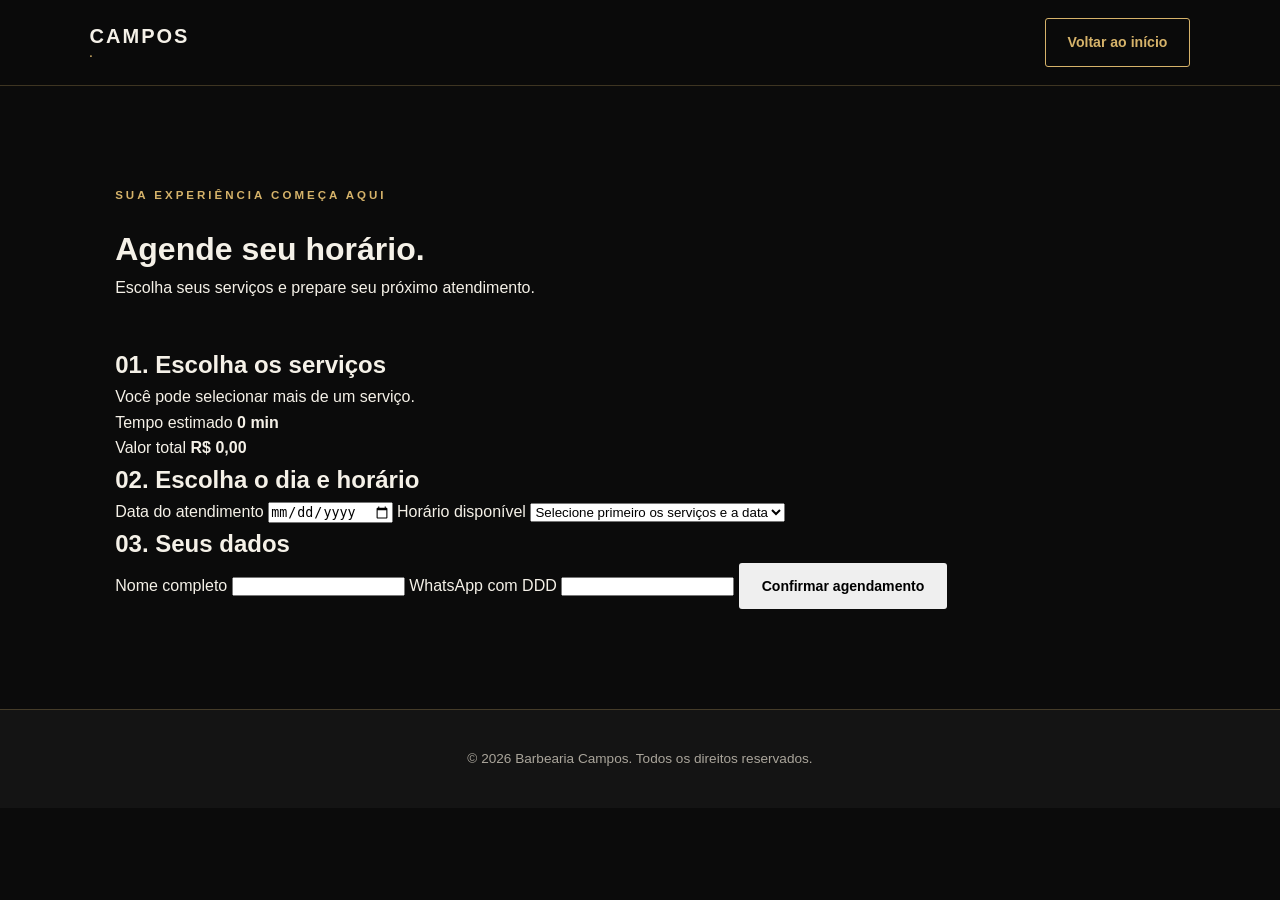
==== agendamento.html @ 6e8e35fa "Create agendamento.html" ====
<!DOCTYPE html>
<html lang="pt-BR">
<head>
  <meta charset="UTF-8">
  <meta name="viewport" content="width=device-width, initial-scale=1.0">
  <meta name="theme-color" content="#101010">
  <title>Agendamento | Barbearia Campos</title>
  <link rel="stylesheet" href="style.css">
  <script src="agendamento.js" defer></script>
</head>
<body>
  <header class="header">
    <a class="logo" href="index.html">CAMPOS<span>.</span></a>
    <a class="btn btn-outline" href="index.html">Voltar ao início</a>
  </header>

  <main class="section">
    <div class="section-heading">
      <p class="eyebrow">SUA EXPERIÊNCIA COMEÇA AQUI</p>
      <h1>Agende seu horário<span>.</span></h1>
      <p>Escolha seus serviços e prepare seu próximo atendimento.</p>
    </div>

    <form id="booking-form" class="booking-form">
      <h2>01. Escolha os serviços</h2>
      <p class="form-help">Você pode selecionar mais de um serviço.</p>

      <div id="service-list" class="service-list"></div>

      <div class="booking-total">
        <div>
          <span>Tempo estimado</span>
          <strong id="total-duration">0 min</strong>
        </div>
        <div>
          <span>Valor total</span>
          <strong id="total-price">R$ 0,00</strong>
        </div>
      </div>

      <h2>02. Escolha o dia e horário</h2>

      <label for="booking-date">Data do atendimento</label>
      <input type="date" id="booking-date" required>

      <label for="booking-time">Horário disponível</label>
      <select id="booking-time" required>
        <option value="">Selecione primeiro os serviços e a data</option>
      </select>

      <h2>03. Seus dados</h2>

      <label for="customer-name">Nome completo</label>
      <input id="customer-name" type="text"
             autocomplete="name" maxlength="100" required>

      <label for="customer-phone">WhatsApp com DDD</label>
      <input id="customer-phone" type="tel"
             autocomplete="tel" maxlength="20" required>

      <button class="btn" type="submit">
        Confirmar agendamento
      </button>

      <p id="booking-message" role="status" aria-live="polite"></p>
    </form>
  </main>

  <footer class="footer">
    <p>© 2026 Barbearia Campos. Todos os direitos reservados.</p>
  </footer>
</body>
</html>
---- style.css ----
/* ========================================
   BARBEARIA CAMPOS
   Identidade visual: preto e dourado
======================================== */

/* 1. CONFIGURAÇÕES GERAIS */

:root {
    --bg: #0b0b0b;
    --surface: #141414;
    --surface-light: #1b1b1b;
    --gold: #d6b36a;
    --gold-light: #f0d99f;
    --text: #f5f1e8;
    --muted: #aaa59b;
    --border: rgba(214, 179, 106, 0.25);
}

* {
    margin: 0;
    padding: 0;
    box-sizing: border-box;
}

html {
    scroll-behavior: smooth;
    scroll-padding-top: 100px;
}

body {
    background: var(--bg);
    color: var(--text);
    font-family: Arial, Helvetica, sans-serif;
    line-height: 1.6;
    overflow-wrap: break-word;
}

img {
    display: block;
    width: 100%;
    max-width: 100%;
}

a {
    color: inherit;
    text-decoration: none;
}

button,
a {
    -webkit-tap-highlight-color: transparent;
}

a:focus-visible,
button:focus-visible {
    outline: 2px solid var(--gold-light);
    outline-offset: 4px;
}

section {
    scroll-margin-top: 90px;
}

::selection {
    background: var(--gold);
    color: var(--bg);
}

/* 2. CABEÇALHO */

.header {
    width: 100%;
    min-height: 82px;
    padding: 18px 7%;
    display: flex;
    align-items: center;
    justify-content: space-between;
    gap: 28px;
    background: rgba(11, 11, 11, 0.96);
    border-bottom: 1px solid var(--border);
    position: sticky;
    top: 0;
    z-index: 100;
}

.logo {
    display: inline-flex;
    flex-direction: column;
    align-items: flex-start;
    font-size: 1.25rem;
    font-weight: 800;
    letter-spacing: 2px;
    line-height: 1.2;
    flex-shrink: 0;
}

.logo span {
    color: var(--gold);
    font-size: 0.65rem;
    letter-spacing: 4px;
}

.nav {
    display: flex;
    align-items: center;
    gap: 25px;
}

.nav a {
    color: var(--muted);
    font-size: 0.88rem;
    transition: color 0.2s ease;
}

.nav a:hover {
    color: var(--gold);
}

.menu-toggle {
    display: none;
    border: 1px solid var(--border);
    background: transparent;
    color: var(--gold);
    font-size: 1.6rem;
    padding: 4px 12px;
    border-radius: 4px;
    cursor: pointer;
}

/* 3. BOTÕES */

.btn {
    min-height: 46px;
    padding: 12px 22px;
    display: inline-flex;
    justify-content: center;
    align-items: center;
    text-align: center;
    gap: 8px;
    font-size: 0.88rem;
    font-weight: 700;
    border: 1px solid transparent;
    border-radius: 3px;
    transition:
        background 0.2s ease,
        color 0.2s ease,
        border-color 0.2s ease;
}

.btn-gold {
    background: var(--gold);
    color: #111;
}

.btn-gold:hover {
    background: var(--gold-light);
}

.btn-outline {
    border-color: var(--gold);
    color: var(--gold);
}

.btn-outline:hover {
    background: var(--gold);
    color: #111;
}

.text-link {
    color: var(--gold);
    font-size: 0.9rem;
    font-weight: 700;
}

.text-link:hover {
    color: var(--gold-light);
}

/* 4. APRESENTAÇÃO PRINCIPAL */

.hero {
    position: relative;
    min-height: 590px;
    padding: 100px 9% 110px;
    display: flex;
    align-items: center;
    overflow: hidden;
    isolation: isolate;
    background:
        linear-gradient(
            90deg,
            rgba(8, 8, 8, 0.98) 0%,
            rgba(8, 8, 8, 0.88) 48%,
            rgba(8, 8, 8, 0.48) 100%
        ),
        url("https://images.unsplash.com/photo-1503951914875-452162b0f3f1?auto=format&fit=crop&w=1800&q=85")
        center 45% / cover no-repeat;
}

.hero-content {
    width: 100%;
    max-width: 680px;
    position: relative;
    z-index: 2;
}

.eyebrow {
    margin-bottom: 20px;
    color: var(--gold);
    font-size: 0.72rem;
    font-weight: 700;
    letter-spacing: 3px;
    text-transform: uppercase;
}

.hero h1 {
    font-size: clamp(3rem, 6.5vw, 5.8rem);
    line-height: 1.04;
    letter-spacing: -2px;
    margin-bottom: 25px;
}

.hero h1 span,
.section-heading h2 span,
.booking h2 span {
    color: var(--gold);
}

.hero-description {
    max-width: 440px;
    margin-bottom: 30px;
    color: #d0cbc1;
    font-size: 1.05rem;
}

.hero-actions {
    display: flex;
    align-items: center;
    flex-wrap: wrap;
    gap: 24px;
}

.hero-decoration {
    position: absolute;
    z-index: -1;
    right: 10%;
    top: 50%;
    transform: translateY(-50%);
    width: clamp(190px, 28vw, 360px);
    aspect-ratio: 1;
    border: 1px solid rgba(214, 179, 106, 0.3);
    border-radius: 50%;
    display: grid;
    place-items: center;
}

.hero-decoration::before {
    content: "";
    position: absolute;
    inset: 15px;
    border: 1px solid rgba(214, 179, 106, 0.2);
    border-radius: 50%;
}

.hero-decoration span {
    color: rgba(214, 179, 106, 0.3);
    font-family: Georgia, serif;
    font-size: clamp(4rem, 10vw, 9rem);
}

.hero-caption {
    position: absolute;
    bottom: 25px;
    right: 7%;
    color: var(--gold);
    font-size: 0.65rem;
    letter-spacing: 3px;
}

/* 5. SEÇÕES GERAIS */

.section {
    padding: 100px 9%;
}

.section-heading {
    margin-bottom: 45px;
}

.section-heading h2,
.booking h2 {
    font-family: Georgia, "Times New Roman", serif;
    font-size: clamp(2.1rem, 4.5vw, 3.5rem);
    line-height: 1.15;
    font-weight: 400;
}

.about {
    display: grid;
    grid-template-columns: 1fr 0.8fr;
    align-items: center;
    gap: 65px;
    background: var(--surface);
}

.about-content p {
    margin-bottom: 25px;
    color: var(--muted);
    font-size: 1.05rem;
}

/* 6. SERVIÇOS */

.services {
    background: var(--bg);
}

.service-grid {
    display: grid;
    grid-template-columns: repeat(3, minmax(0, 1fr));
    gap: 22px;
}

.service-card {
    min-width: 0;
    padding: 32px 26px;
    background: var(--surface);
    border: 1px solid #29251d;
    transition:
        transform 0.2s ease,
        border-color 0.2s ease;
}

.service-card:hover {
    transform: translateY(-5px);
    border-color: var(--gold);
}

.service-number {
    display: block;
    margin-bottom: 28px;
    color: var(--gold);
    font-family: Georgia, serif;
    font-size: 1.5rem;
}

.service-card h3 {
    margin-bottom: 12px;
    font-size: 1.2rem;
}

.service-card p:not(.service-price) {
    min-height: 76px;
    color: var(--muted);
    font-size: 0.9rem;
}

.service-price {
    margin-top: 24px;
    padding-top: 18px;
    border-top: 1px solid var(--border);
    color: var(--gold);
    font-size: 1.3rem;
    font-weight: 700;
}

.section-note {
    margin-top: 25px;
    color: var(--muted);
    font-size: 0.82rem;
}

/* 7. GALERIA */

.gallery {
    background: var(--surface);
}

.gallery-grid {
    display: grid;
    grid-template-columns: 1.4fr 1fr;
    grid-template-rows: repeat(2, minmax(180px, 250px));
    gap: 16px;
}

.gallery-item {
    min-width: 0;
    overflow: hidden;
    background: var(--surface-light);
}

.gallery-large {
    grid-row: span 2;
}

.gallery-item img {
    width: 100%;
    height: 100%;
    min-height: 0;
    object-fit: cover;
    transition: transform 0.4s ease;
}

.gallery-item:hover img {
    transform: scale(1.04);
}

/* 8. AGENDAMENTO */

.booking {
    padding: 100px 9%;
    text-align: center;
    background:
        linear-gradient(rgba(8, 8, 8, 0.91), rgba(8, 8, 8, 0.94)),
        url("https://images.unsplash.com/photo-1621605815971-fbc98d665033?auto=format&fit=crop&w=1600&q=80")
        center / cover no-repeat;
}

.booking h2 {
    margin-bottom: 22px;
}

.booking > p:not(.eyebrow) {
    margin-bottom: 30px;
    color: var(--muted);
}

.booking .btn {
    max-width: 100%;
}

/* 9. CONTATO E LOCALIZAÇÃO */

.contact {
    background: var(--bg);
}

.contact-grid {
    display: grid;
    grid-template-columns: repeat(3, minmax(0, 1fr));
    gap: 35px;
    margin-bottom: 35px;
}

.contact-grid > div {
    min-width: 0;
}

.contact-grid h3 {
    margin-bottom: 12px;
    color: var(--gold);
    font-size: 1rem;
}

.contact-grid p {
    color: var(--muted);
    font-size: 0.9rem;
    overflow-wrap: anywhere;
}

.contact-grid .text-link {
    display: inline-block;
    margin-top: 8px;
}

/* 10. RODAPÉ */

.footer {
    padding: 38px 9%;
    text-align: center;
    background: var(--surface);
    border-top: 1px solid var(--border);
}

.footer .logo {
    align-items: center;
    margin-bottom: 18px;
}

.footer > p {
    color: var(--muted);
    font-size: 0.85rem;
}

.footer .copyright {
    margin-top: 18px;
    font-size: 0.75rem;
}

/* 11. TABLETS E TELAS MÉDIAS */

@media (max-width: 1050px) {
    .header {
        padding-left: 5%;
        padding-right: 5%;
        gap: 16px;
    }

    .nav {
        gap: 14px;
    }

    .nav a {
        font-size: 0.8rem;
    }

    .header > .btn {
        padding: 10px 14px;
        font-size: 0.8rem;
    }

    .section {
        padding: 80px 6%;
    }

    .hero {
        padding-left: 7%;
        padding-right: 7%;
    }

    .about {
        gap: 35px;
    }

    .service-card {
        padding: 25px 20px;
    }
}

/* 12. CELULARES */

@media (max-width: 760px) {
    html {
        scroll-padding-top: 78px;
    }

    .header {
        min-height: 72px;
        padding: 14px 5%;
        gap: 12px;
    }

    .logo {
        font-size: 1.05rem;
        letter-spacing: 1.5px;
    }

    .logo span {
        font-size: 0.58rem;
        letter-spacing: 3px;
    }

    .header > .btn {
        display: none;
    }

    .menu-toggle {
        display: inline-flex;
        align-items: center;
        justify-content: center;
        min-width: 44px;
        min-height: 44px;
    }

    .nav {
        display: none;
        position: absolute;
        top: 100%;
        left: 0;
        right: 0;
        padding: 12px 5% 20px;
        flex-direction: column;
        align-items: stretch;
        gap: 0;
        background: #101010;
        border-bottom: 1px solid var(--border);
    }

    .nav.open {
        display: flex;
    }

    .nav a {
        padding: 13px 4px;
        border-bottom: 1px solid rgba(255, 255, 255, 0.06);
        font-size: 0.95rem;
    }

    .hero {
        min-height: 600px;
        padding: 85px 7% 100px;
        background-position: 58% center;
    }

    .hero-content {
        max-width: 100%;
    }

    .hero h1 {
        font-size: clamp(2.8rem, 12vw, 4.5rem);
        letter-spacing: -1.5px;
    }

    .hero-description {
        max-width: 350px;
        font-size: 0.95rem;
    }

    .hero-decoration {
        width: 210px;
        right: -70px;
        top: 65%;
        opacity: 0.6;
    }

    .hero-caption {
        left: 7%;
        right: auto;
        font-size: 0.58rem;
        letter-spacing: 2px;
    }

    .section {
        padding: 70px 7%;
    }

    .section-heading {
        margin-bottom: 32px;
    }

    .about {
        grid-template-columns: 1fr;
        gap: 8px;
    }

    .service-grid {
        grid-template-columns: 1fr;
        gap: 15px;
    }

    .service-card {
        padding: 25px;
    }

    .service-number {
        margin-bottom: 14px;
    }

    .service-card p:not(.service-price) {
        min-height: 0;
    }

    .service-price {
        margin-top: 18px;
    }

    .gallery-grid {
        grid-template-columns: 1fr 1fr;
        grid-template-rows: 230px 155px;
        gap: 10px;
    }

    .gallery-large {
        grid-column: 1 / -1;
        grid-row: auto;
    }

    .booking {
        padding: 75px 7%;
    }

    .contact-grid {
        grid-template-columns: 1fr;
        gap: 25px;
    }

    .footer {
        padding: 35px 7%;
    }
}

/* 13. CELULARES PEQUENOS */

@media (max-width: 380px) {
    .header {
        padding-left: 4%;
        padding-right: 4%;
    }

    .logo {
        font-size: 0.92rem;
    }

    .logo span {
        font-size: 0.52rem;
        letter-spacing: 2.5px;
    }

    .hero {
        padding-left: 6%;
        padding-right: 6%;
    }

    .hero h1 {
        font-size: 2.65rem;
    }

    .hero-actions {
        align-items: flex-start;
        flex-direction: column;
        gap: 18px;
    }

    .hero-actions .btn {
        width: 100%;
    }

    .gallery-grid {
        grid-template-rows: 190px 130px;
    }
}

/* 14. ACESSIBILIDADE: REDUZIR ANIMAÇÕES */

@media (prefers-reduced-motion: reduce) {
    *,
    *::before,
    *::after {
        scroll-behavior: auto !important;
        transition-duration: 0.01ms !important;
        animation-duration: 0.01ms !important;
    }
}
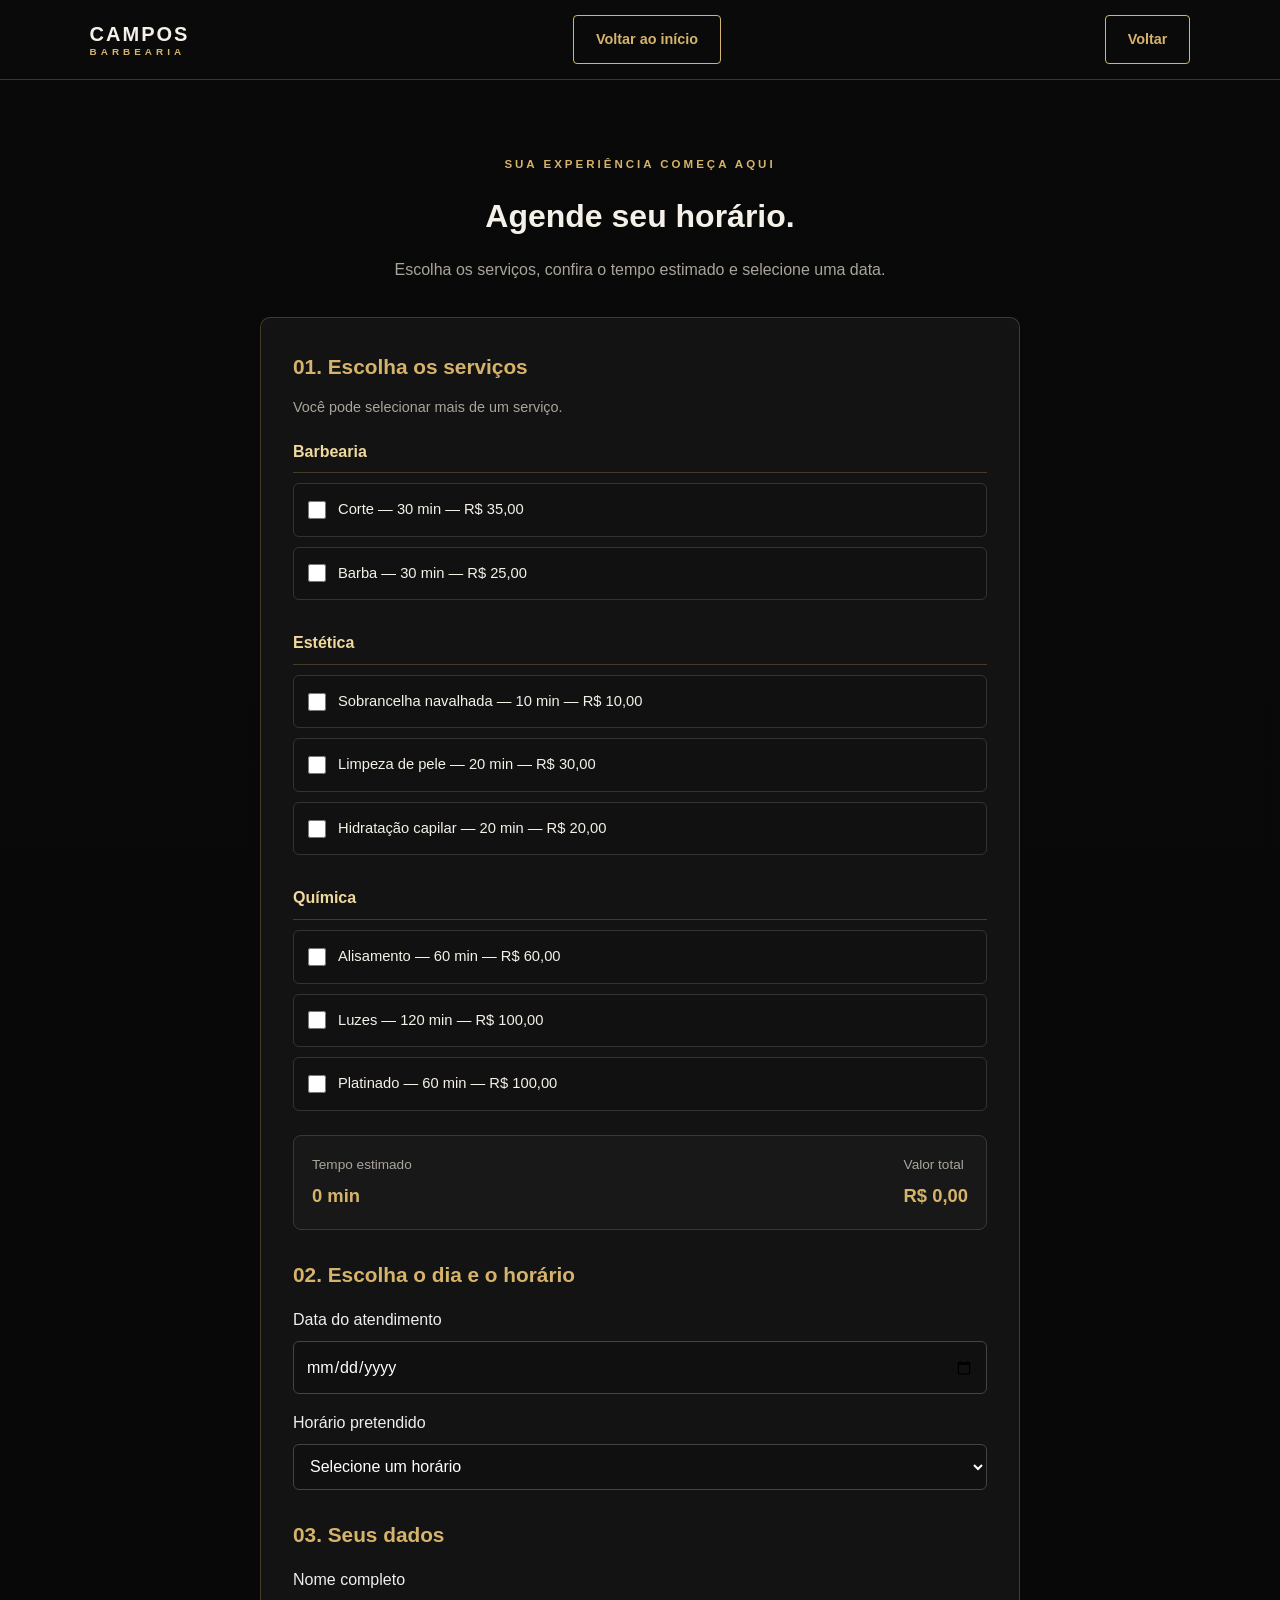
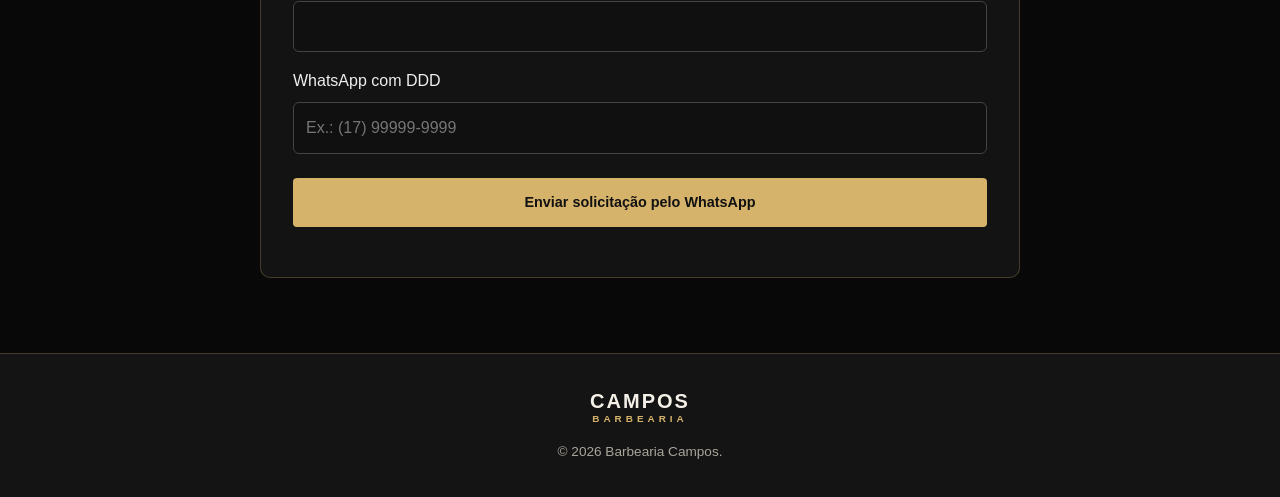
==== commit 58142163: "Update agendamento.html" ====
--- a/agendamento.html
+++ b/agendamento.html
@@ -1,73 +1,103 @@
+
 <!DOCTYPE html>
 <html lang="pt-BR">
 <head>
-  <meta charset="UTF-8">
-  <meta name="viewport" content="width=device-width, initial-scale=1.0">
-  <meta name="theme-color" content="#101010">
-  <title>Agendamento | Barbearia Campos</title>
-  <link rel="stylesheet" href="style.css">
-  <script src="agendamento.js" defer></script>
+    <meta charset="UTF-8">
+    <meta name="viewport" content="width=device-width, initial-scale=1.0">
+    <meta name="theme-color" content="#101010">
+    <meta name="description" content="Escolha seus serviços e solicite um horário na Barbearia Campos.">
+
+    <title>Agendamento | Barbearia Campos</title>
+
+    <link rel="stylesheet" href="style.css">
+    <script src="agendamento.js" defer></script>
 </head>
-<body>
-  <header class="header">
-    <a class="logo" href="index.html">CAMPOS<span>.</span></a>
-    <a class="btn btn-outline" href="index.html">Voltar ao início</a>
-  </header>
+<body class="booking-page-body">
+    <header class="header">
+        <a class="logo" href="index.html" aria-label="Voltar à página inicial">
+            CAMPOS<span>BARBEARIA</span>
+        </a>
 
-  <main class="section">
-    <div class="section-heading">
-      <p class="eyebrow">SUA EXPERIÊNCIA COMEÇA AQUI</p>
-      <h1>Agende seu horário<span>.</span></h1>
-      <p>Escolha seus serviços e prepare seu próximo atendimento.</p>
-    </div>
+        <div class="header-actions">
+            <a class="btn btn-outline" href="index.html">Voltar ao início</a>
+        </div>
 
-    <form id="booking-form" class="booking-form">
-      <h2>01. Escolha os serviços</h2>
-      <p class="form-help">Você pode selecionar mais de um serviço.</p>
+        <a class="btn btn-outline" href="index.html">Voltar</a>
+    </header>
 
-      <div id="service-list" class="service-list"></div>
+    <main class="booking-page">
+        <div class="section-heading">
+            <p class="eyebrow">SUA EXPERIÊNCIA COMEÇA AQUI</p>
+            <h1>Agende seu <span>horário.</span></h1>
+            <p>Escolha os serviços, confira o tempo estimado e selecione uma data.</p>
+        </div>
 
-      <div class="booking-total">
-        <div>
-          <span>Tempo estimado</span>
-          <strong id="total-duration">0 min</strong>
-        </div>
-        <div>
-          <span>Valor total</span>
-          <strong id="total-price">R$ 0,00</strong>
-        </div>
-      </div>
+        <form id="booking-form" class="booking-form">
+            <h2>01. Escolha os serviços</h2>
+            <p class="form-help">Você pode selecionar mais de um serviço.</p>
 
-      <h2>02. Escolha o dia e horário</h2>
+            <div id="service-list" class="service-list"></div>
 
-      <label for="booking-date">Data do atendimento</label>
-      <input type="date" id="booking-date" required>
+            <div class="booking-total">
+                <div>
+                    <span>Tempo estimado</span>
+                    <strong id="total-duration">0 min</strong>
+                </div>
 
-      <label for="booking-time">Horário disponível</label>
-      <select id="booking-time" required>
-        <option value="">Selecione primeiro os serviços e a data</option>
-      </select>
+                <div>
+                    <span>Valor total</span>
+                    <strong id="total-price">R$ 0,00</strong>
+                </div>
+            </div>
 
-      <h2>03. Seus dados</h2>
+            <h2>02. Escolha o dia e o horário</h2>
 
-      <label for="customer-name">Nome completo</label>
-      <input id="customer-name" type="text"
-             autocomplete="name" maxlength="100" required>
+            <label for="booking-date">Data do atendimento</label>
+            <input
+                type="date"
+                id="booking-date"
+                name="data"
+                required>
 
-      <label for="customer-phone">WhatsApp com DDD</label>
-      <input id="customer-phone" type="tel"
-             autocomplete="tel" maxlength="20" required>
+            <label for="booking-time">Horário pretendido</label>
+            <select id="booking-time" name="horario" required>
+                <option value="">Selecione os serviços e a data</option>
+            </select>
 
-      <button class="btn" type="submit">
-        Confirmar agendamento
-      </button>
+            <h2>03. Seus dados</h2>
 
-      <p id="booking-message" role="status" aria-live="polite"></p>
-    </form>
-  </main>
+            <label for="customer-name">Nome completo</label>
+            <input
+                id="customer-name"
+                name="nome"
+                type="text"
+                autocomplete="name"
+                maxlength="100"
+                required>
 
-  <footer class="footer">
-    <p>© 2026 Barbearia Campos. Todos os direitos reservados.</p>
-  </footer>
+            <label for="customer-phone">WhatsApp com DDD</label>
+            <input
+                id="customer-phone"
+                name="telefone"
+                type="tel"
+                autocomplete="tel"
+                maxlength="20"
+                placeholder="Ex.: (17) 99999-9999"
+                required>
+
+            <button class="btn btn-gold" type="submit">
+                Enviar solicitação pelo WhatsApp
+            </button>
+
+            <p id="booking-message" role="status" aria-live="polite"></p>
+        </form>
+    </main>
+
+    <footer class="footer">
+        <a class="logo" href="index.html">
+            CAMPOS<span>BARBEARIA</span>
+        </a>
+        <p>© <span id="year">2026</span> Barbearia Campos.</p>
+    </footer>
 </body>
 </html>
--- a/style.css
+++ b/style.css
@@ -1,15 +1,8 @@
-
-/* ========================================
-   BARBEARIA CAMPOS
-   Identidade visual: preto e dourado
-======================================== */
-
-/* 1. CONFIGURAÇÕES GERAIS */
 
 :root {
     --bg: #0b0b0b;
     --surface: #141414;
-    --surface-light: #1b1b1b;
+    --surface-light: #1c1c1c;
     --gold: #d6b36a;
     --gold-light: #f0d99f;
     --text: #f5f1e8;
@@ -25,7 +18,7 @@
 
 html {
     scroll-behavior: smooth;
-    scroll-padding-top: 100px;
+    scroll-padding-top: 90px;
 }
 
 body {
@@ -38,8 +31,8 @@
 
 img {
     display: block;
+    max-width: 100%;
     width: 100%;
-    max-width: 100%;
 }
 
 a {
@@ -48,18 +41,17 @@
 }
 
 button,
-a {
-    -webkit-tap-highlight-color: transparent;
+input,
+select {
+    font: inherit;
 }
 
 a:focus-visible,
-button:focus-visible {
+button:focus-visible,
+input:focus-visible,
+select:focus-visible {
     outline: 2px solid var(--gold-light);
-    outline-offset: 4px;
-}
-
-section {
-    scroll-margin-top: 90px;
+    outline-offset: 3px;
 }
 
 ::selection {
@@ -67,68 +59,74 @@
     color: var(--bg);
 }
 
-/* 2. CABEÇALHO */
+/* CABEÇALHO */
 
 .header {
+    position: sticky;
+    top: 0;
+    z-index: 100;
     width: 100%;
-    min-height: 82px;
-    padding: 18px 7%;
+    min-height: 78px;
+    padding: 15px 7%;
     display: flex;
     align-items: center;
     justify-content: space-between;
-    gap: 28px;
-    background: rgba(11, 11, 11, 0.96);
+    gap: 24px;
+    background: rgba(11, 11, 11, 0.97);
     border-bottom: 1px solid var(--border);
-    position: sticky;
-    top: 0;
-    z-index: 100;
 }
 
 .logo {
     display: inline-flex;
     flex-direction: column;
-    align-items: flex-start;
+    flex-shrink: 0;
     font-size: 1.25rem;
     font-weight: 800;
     letter-spacing: 2px;
     line-height: 1.2;
-    flex-shrink: 0;
 }
 
 .logo span {
     color: var(--gold);
-    font-size: 0.65rem;
+    font-size: 0.62rem;
     letter-spacing: 4px;
 }
 
 .nav {
     display: flex;
     align-items: center;
-    gap: 25px;
+    gap: 24px;
 }
 
 .nav a {
     color: var(--muted);
-    font-size: 0.88rem;
+    font-size: 0.9rem;
     transition: color 0.2s ease;
 }
 
 .nav a:hover {
     color: var(--gold);
+}
+
+.header-actions {
+    display: flex;
+    align-items: center;
+    gap: 10px;
 }
 
 .menu-toggle {
     display: none;
+    min-width: 44px;
+    min-height: 44px;
     border: 1px solid var(--border);
+    border-radius: 4px;
     background: transparent;
     color: var(--gold);
-    font-size: 1.6rem;
-    padding: 4px 12px;
-    border-radius: 4px;
+    font-size: 1.5rem;
     cursor: pointer;
 }
 
-/* 3. BOTÕES */
+/* BOTÕES */
 
 .btn {
     min-height: 46px;
@@ -136,16 +134,22 @@
     display: inline-flex;
     justify-content: center;
     align-items: center;
+    gap: 8px;
+    border: 1px solid transparent;
+    border-radius: 4px;
+    font-size: 0.9rem;
+    font-weight: 700;
     text-align: center;
-    gap: 8px;
-    font-size: 0.88rem;
-    font-weight: 700;
-    border: 1px solid transparent;
-    border-radius: 3px;
+    cursor: pointer;
     transition:
         background 0.2s ease,
         color 0.2s ease,
-        border-color 0.2s ease;
+        border-color 0.2s ease,
+        transform 0.2s ease;
+}
+
+.btn:hover {
+    transform: translateY(-2px);
 }
 
 .btn-gold {
@@ -160,6 +164,7 @@
 .btn-outline {
     border-color: var(--gold);
     color: var(--gold);
+    background: transparent;
 }
 
 .btn-outline:hover {
@@ -167,46 +172,46 @@
     color: #111;
 }
 
-.text-link {
-    color: var(--gold);
-    font-size: 0.9rem;
-    font-weight: 700;
-}
-
-.text-link:hover {
-    color: var(--gold-light);
-}
-
-/* 4. APRESENTAÇÃO PRINCIPAL */
+.btn-whatsapp {
+    border-color: #5c9b6b;
+    background: #183b25;
+    color: #e7ffec;
+}
+
+.btn-whatsapp:hover {
+    background: #245332;
+}
+
+/* CAPA / APRESENTAÇÃO PRINCIPAL */
 
 .hero {
     position: relative;
-    min-height: 590px;
-    padding: 100px 9% 110px;
+    isolation: isolate;
+    min-height: min(760px, calc(100vh - 78px));
+    padding: 100px 9%;
     display: flex;
     align-items: center;
     overflow: hidden;
-    isolation: isolate;
     background:
         linear-gradient(
             90deg,
-            rgba(8, 8, 8, 0.98) 0%,
-            rgba(8, 8, 8, 0.88) 48%,
-            rgba(8, 8, 8, 0.48) 100%
+            rgba(5, 5, 5, 0.97) 0%,
+            rgba(5, 5, 5, 0.83) 52%,
+            rgba(5, 5, 5, 0.38) 100%
         ),
         url("https://images.unsplash.com/photo-1503951914875-452162b0f3f1?auto=format&fit=crop&w=1800&q=85")
         center 45% / cover no-repeat;
 }
 
 .hero-content {
-    width: 100%;
-    max-width: 680px;
     position: relative;
     z-index: 2;
+    width: 100%;
+    max-width: 720px;
 }
 
 .eyebrow {
-    margin-bottom: 20px;
+    margin-bottom: 18px;
     color: var(--gold);
     font-size: 0.72rem;
     font-weight: 700;
@@ -215,10 +220,12 @@
 }
 
 .hero h1 {
-    font-size: clamp(3rem, 6.5vw, 5.8rem);
+    margin-bottom: 24px;
+    font-family: Georgia, "Times New Roman", serif;
+    font-size: clamp(3rem, 7vw, 6rem);
+    font-weight: 400;
     line-height: 1.04;
     letter-spacing: -2px;
-    margin-bottom: 25px;
 }
 
 .hero h1 span,
@@ -228,89 +235,52 @@
 }
 
 .hero-description {
-    max-width: 440px;
-    margin-bottom: 30px;
-    color: #d0cbc1;
-    font-size: 1.05rem;
+    max-width: 470px;
+    margin-bottom: 32px;
+    color: #ded8ce;
+    font-size: 1.08rem;
 }
 
 .hero-actions {
     display: flex;
+    flex-wrap: wrap;
     align-items: center;
-    flex-wrap: wrap;
-    gap: 24px;
-}
-
-.hero-decoration {
-    position: absolute;
-    z-index: -1;
-    right: 10%;
-    top: 50%;
-    transform: translateY(-50%);
-    width: clamp(190px, 28vw, 360px);
-    aspect-ratio: 1;
-    border: 1px solid rgba(214, 179, 106, 0.3);
-    border-radius: 50%;
-    display: grid;
-    place-items: center;
-}
-
-.hero-decoration::before {
-    content: "";
-    position: absolute;
-    inset: 15px;
-    border: 1px solid rgba(214, 179, 106, 0.2);
-    border-radius: 50%;
-}
-
-.hero-decoration span {
-    color: rgba(214, 179, 106, 0.3);
-    font-family: Georgia, serif;
-    font-size: clamp(4rem, 10vw, 9rem);
+    gap: 14px;
 }
 
 .hero-caption {
     position: absolute;
-    bottom: 25px;
     right: 7%;
+    bottom: 24px;
     color: var(--gold);
     font-size: 0.65rem;
     letter-spacing: 3px;
 }
 
-/* 5. SEÇÕES GERAIS */
+/* SEÇÕES */
 
 .section {
-    padding: 100px 9%;
+    padding: 90px 9%;
 }
 
 .section-heading {
-    margin-bottom: 45px;
+    margin-bottom: 38px;
 }
 
 .section-heading h2,
 .booking h2 {
     font-family: Georgia, "Times New Roman", serif;
-    font-size: clamp(2.1rem, 4.5vw, 3.5rem);
+    font-size: clamp(2rem, 4.5vw, 3.4rem);
+    font-weight: 400;
     line-height: 1.15;
-    font-weight: 400;
-}
-
-.about {
-    display: grid;
-    grid-template-columns: 1fr 0.8fr;
-    align-items: center;
-    gap: 65px;
-    background: var(--surface);
-}
-
-.about-content p {
-    margin-bottom: 25px;
-    color: var(--muted);
-    font-size: 1.05rem;
-}
-
-/* 6. SERVIÇOS */
+}
+
+.section-heading > p:not(.eyebrow) {
+    margin-top: 14px;
+    color: var(--muted);
+}
+
+/* SERVIÇOS */
 
 .services {
     background: var(--bg);
@@ -318,60 +288,51 @@
 
 .service-grid {
     display: grid;
-    grid-template-columns: repeat(3, minmax(0, 1fr));
-    gap: 22px;
+    grid-template-columns: repeat(4, minmax(0, 1fr));
+    gap: 18px;
 }
 
 .service-card {
     min-width: 0;
-    padding: 32px 26px;
+    padding: 25px 22px;
+    border: 1px solid #30291e;
     background: var(--surface);
-    border: 1px solid #29251d;
     transition:
         transform 0.2s ease,
         border-color 0.2s ease;
 }
 
 .service-card:hover {
-    transform: translateY(-5px);
+    transform: translateY(-4px);
     border-color: var(--gold);
 }
 
-.service-number {
-    display: block;
-    margin-bottom: 28px;
-    color: var(--gold);
-    font-family: Georgia, serif;
-    font-size: 1.5rem;
-}
-
 .service-card h3 {
-    margin-bottom: 12px;
-    font-size: 1.2rem;
-}
-
-.service-card p:not(.service-price) {
-    min-height: 76px;
-    color: var(--muted);
-    font-size: 0.9rem;
+    margin-bottom: 10px;
+    font-size: 1.05rem;
+}
+
+.service-card p {
+    color: var(--muted);
+    font-size: 0.88rem;
 }
 
 .service-price {
+    margin-top: 18px;
+    padding-top: 14px;
+    border-top: 1px solid var(--border);
+    color: var(--gold) !important;
+    font-size: 1.15rem !important;
+    font-weight: 700;
+}
+
+.section-note {
     margin-top: 24px;
-    padding-top: 18px;
-    border-top: 1px solid var(--border);
-    color: var(--gold);
-    font-size: 1.3rem;
-    font-weight: 700;
-}
-
-.section-note {
-    margin-top: 25px;
-    color: var(--muted);
-    font-size: 0.82rem;
-}
-
-/* 7. GALERIA */
+    color: var(--muted);
+    font-size: 0.85rem;
+}
+
+/* GALERIA */
 
 .gallery {
     background: var(--surface);
@@ -381,7 +342,7 @@
     display: grid;
     grid-template-columns: 1.4fr 1fr;
     grid-template-rows: repeat(2, minmax(180px, 250px));
-    gap: 16px;
+    gap: 15px;
 }
 
 .gallery-item {
@@ -395,42 +356,43 @@
 }
 
 .gallery-item img {
-    width: 100%;
     height: 100%;
-    min-height: 0;
     object-fit: cover;
-    transition: transform 0.4s ease;
+    transition: transform 0.35s ease;
 }
 
 .gallery-item:hover img {
     transform: scale(1.04);
 }
 
-/* 8. AGENDAMENTO */
+/* CHAMADA PARA AGENDAMENTO */
 
 .booking {
-    padding: 100px 9%;
+    padding: 85px 9%;
     text-align: center;
     background:
-        linear-gradient(rgba(8, 8, 8, 0.91), rgba(8, 8, 8, 0.94)),
+        linear-gradient(rgba(8, 8, 8, 0.9), rgba(8, 8, 8, 0.95)),
         url("https://images.unsplash.com/photo-1621605815971-fbc98d665033?auto=format&fit=crop&w=1600&q=80")
         center / cover no-repeat;
 }
 
 .booking h2 {
-    margin-bottom: 22px;
+    margin-bottom: 20px;
 }
 
 .booking > p:not(.eyebrow) {
-    margin-bottom: 30px;
-    color: var(--muted);
-}
-
-.booking .btn {
-    max-width: 100%;
-}
-
-/* 9. CONTATO E LOCALIZAÇÃO */
+    margin-bottom: 28px;
+    color: var(--muted);
+}
+
+.booking-actions {
+    display: flex;
+    justify-content: center;
+    flex-wrap: wrap;
+    gap: 12px;
+}
+
+/* CONTATO */
 
 .contact {
     background: var(--bg);
@@ -439,16 +401,12 @@
 .contact-grid {
     display: grid;
     grid-template-columns: repeat(3, minmax(0, 1fr));
-    gap: 35px;
-    margin-bottom: 35px;
-}
-
-.contact-grid > div {
-    min-width: 0;
+    gap: 28px;
+    margin-bottom: 30px;
 }
 
 .contact-grid h3 {
-    margin-bottom: 12px;
+    margin-bottom: 10px;
     color: var(--gold);
     font-size: 1rem;
 }
@@ -459,41 +417,211 @@
     overflow-wrap: anywhere;
 }
 
-.contact-grid .text-link {
-    display: inline-block;
-    margin-top: 8px;
-}
-
-/* 10. RODAPÉ */
+/* RODAPÉ */
 
 .footer {
-    padding: 38px 9%;
+    padding: 35px 7%;
+    border-top: 1px solid var(--border);
+    background: var(--surface);
     text-align: center;
-    background: var(--surface);
-    border-top: 1px solid var(--border);
 }
 
 .footer .logo {
     align-items: center;
-    margin-bottom: 18px;
-}
-
-.footer > p {
+    margin-bottom: 16px;
+}
+
+.footer p {
     color: var(--muted);
     font-size: 0.85rem;
 }
 
 .footer .copyright {
+    margin-top: 14px;
+    font-size: 0.75rem;
+}
+
+/* PÁGINA DE AGENDAMENTO */
+
+.booking-page-body {
+    min-height: 100vh;
+    background: #101010;
+}
+
+.booking-page {
+    min-height: 80vh;
+    padding: 75px 6%;
+    background:
+        linear-gradient(rgba(8, 8, 8, 0.91), rgba(8, 8, 8, 0.96)),
+        url("https://images.unsplash.com/photo-1621605815971-fbc98d665033?auto=format&fit=crop&w=1600&q=80")
+        center / cover no-repeat;
+}
+
+.booking-page .section-heading {
+    max-width: 760px;
+    margin: 0 auto 35px;
+    text-align: center;
+}
+
+.booking-form {
+    width: 100%;
+    max-width: 760px;
+    margin: 0 auto;
+    padding: 32px;
+    border: 1px solid var(--border);
+    border-radius: 10px;
+    background: rgba(20, 20, 20, 0.97);
+}
+
+.booking-form h2 {
+    margin: 28px 0 12px;
+    color: var(--gold);
+    font-size: 1.3rem;
+}
+
+.booking-form h2:first-child {
+    margin-top: 0;
+}
+
+.form-help {
+    margin-bottom: 20px;
+    color: var(--muted);
+    font-size: 0.9rem;
+}
+
+/* OPÇÕES DOS SERVIÇOS */
+
+.service-list {
+    display: grid;
+    gap: 10px;
+}
+
+.service-list h3 {
+    margin-top: 20px;
+    padding-bottom: 8px;
+    border-bottom: 1px solid var(--border);
+    color: var(--gold-light);
+    font-size: 1rem;
+}
+
+.service-list h3:first-child {
+    margin-top: 0;
+}
+
+.service-option {
+    display: flex !important;
+    align-items: center;
+    gap: 12px;
+    margin: 0 !important;
+    padding: 14px;
+    border: 1px solid #333;
+    border-radius: 6px;
+    background: #111;
+    cursor: pointer;
+    transition: border-color 0.2s ease, background 0.2s ease;
+}
+
+.service-option:hover {
+    border-color: var(--gold);
+    background: #191713;
+}
+
+.service-option input[type="checkbox"] {
+    flex: 0 0 auto;
+    width: 18px;
+    min-height: 18px;
+    height: 18px;
+    padding: 0;
+    accent-color: var(--gold);
+    cursor: pointer;
+}
+
+.service-option span {
+    color: var(--text);
+    font-size: 0.92rem;
+}
+
+/* RESUMO DO PEDIDO */
+
+.booking-total {
+    display: flex;
+    justify-content: space-between;
+    gap: 20px;
+    margin: 24px 0;
+    padding: 18px;
+    border: 1px solid #383838;
+    border-radius: 8px;
+    background: #181818;
+}
+
+.booking-total span,
+.booking-total strong {
+    display: block;
+}
+
+.booking-total span {
+    margin-bottom: 6px;
+    color: var(--muted);
+    font-size: 0.85rem;
+}
+
+.booking-total strong {
+    color: var(--gold);
+    font-size: 1.15rem;
+}
+
+/* CAMPOS DO FORMULÁRIO */
+
+.booking-form label:not(.service-option) {
+    display: block;
+    margin: 16px 0 8px;
+    color: #eee;
+}
+
+.booking-form input:not([type="checkbox"]),
+.booking-form select {
+    display: block;
+    width: 100%;
+    min-height: 46px;
+    padding: 12px;
+    border: 1px solid #444;
+    border-radius: 6px;
+    background: #101010;
+    color: #fff;
+}
+
+.booking-form input:focus,
+.booking-form select:focus {
+    border-color: var(--gold);
+    outline: 1px solid var(--gold);
+}
+
+.booking-form button {
+    width: 100%;
+    margin-top: 24px;
+}
+
+#booking-message {
     margin-top: 18px;
-    font-size: 0.75rem;
-}
-
-/* 11. TABLETS E TELAS MÉDIAS */
+    color: var(--text);
+    line-height: 1.6;
+    overflow-wrap: anywhere;
+}
+
+#booking-message a {
+    display: inline-block;
+    margin-top: 10px;
+    color: var(--gold);
+    font-weight: 700;
+    text-decoration: underline;
+}
+
+/* RESPONSIVIDADE */
 
 @media (max-width: 1050px) {
     .header {
+        padding-right: 5%;
         padding-left: 5%;
-        padding-right: 5%;
         gap: 16px;
     }
 
@@ -501,57 +629,32 @@
         gap: 14px;
     }
 
-    .nav a {
-        font-size: 0.8rem;
-    }
-
-    .header > .btn {
-        padding: 10px 14px;
-        font-size: 0.8rem;
+    .service-grid {
+        grid-template-columns: repeat(2, minmax(0, 1fr));
     }
 
     .section {
-        padding: 80px 6%;
-    }
-
-    .hero {
-        padding-left: 7%;
-        padding-right: 7%;
-    }
-
-    .about {
-        gap: 35px;
-    }
-
-    .service-card {
-        padding: 25px 20px;
-    }
-}
-
-/* 12. CELULARES */
+        padding-right: 6%;
+        padding-left: 6%;
+    }
+}
 
 @media (max-width: 760px) {
-    html {
-        scroll-padding-top: 78px;
-    }
-
     .header {
         min-height: 72px;
-        padding: 14px 5%;
+        padding: 12px 5%;
         gap: 12px;
     }
 
     .logo {
         font-size: 1.05rem;
-        letter-spacing: 1.5px;
     }
 
     .logo span {
         font-size: 0.58rem;
-        letter-spacing: 3px;
-    }
-
-    .header > .btn {
+    }
+
+    .header-actions {
         display: none;
     }
 
@@ -559,22 +662,20 @@
         display: inline-flex;
         align-items: center;
         justify-content: center;
-        min-width: 44px;
-        min-height: 44px;
     }
 
     .nav {
-        display: none;
         position: absolute;
         top: 100%;
+        right: 0;
         left: 0;
-        right: 0;
-        padding: 12px 5% 20px;
+        display: none;
         flex-direction: column;
         align-items: stretch;
         gap: 0;
+        padding: 10px 5% 18px;
+        border-bottom: 1px solid var(--border);
         background: #101010;
-        border-bottom: 1px solid var(--border);
     }
 
     .nav.open {
@@ -588,71 +689,43 @@
     }
 
     .hero {
-        min-height: 600px;
-        padding: 85px 7% 100px;
+        min-height: 650px;
+        padding: 80px 7% 100px;
         background-position: 58% center;
-    }
-
-    .hero-content {
-        max-width: 100%;
     }
 
     .hero h1 {
         font-size: clamp(2.8rem, 12vw, 4.5rem);
-        letter-spacing: -1.5px;
+        letter-spacing: -1px;
     }
 
     .hero-description {
-        max-width: 350px;
-        font-size: 0.95rem;
-    }
-
-    .hero-decoration {
-        width: 210px;
-        right: -70px;
-        top: 65%;
-        opacity: 0.6;
+        font-size: 0.98rem;
+    }
+
+    .hero-actions {
+        align-items: stretch;
+        flex-direction: column;
+        max-width: 340px;
+    }
+
+    .hero-actions .btn {
+        width: 100%;
     }
 
     .hero-caption {
+        right: 7%;
         left: 7%;
-        right: auto;
         font-size: 0.58rem;
         letter-spacing: 2px;
     }
 
     .section {
-        padding: 70px 7%;
-    }
-
-    .section-heading {
-        margin-bottom: 32px;
-    }
-
-    .about {
-        grid-template-columns: 1fr;
-        gap: 8px;
+        padding: 65px 7%;
     }
 
     .service-grid {
         grid-template-columns: 1fr;
-        gap: 15px;
-    }
-
-    .service-card {
-        padding: 25px;
-    }
-
-    .service-number {
-        margin-bottom: 14px;
-    }
-
-    .service-card p:not(.service-price) {
-        min-height: 0;
-    }
-
-    .service-price {
-        margin-top: 18px;
     }
 
     .gallery-grid {
@@ -667,61 +740,48 @@
     }
 
     .booking {
-        padding: 75px 7%;
+        padding: 65px 7%;
+    }
+
+    .booking-actions {
+        flex-direction: column;
+        align-items: stretch;
+        max-width: 360px;
+        margin: 0 auto;
     }
 
     .contact-grid {
         grid-template-columns: 1fr;
-        gap: 25px;
-    }
-
-    .footer {
-        padding: 35px 7%;
-    }
-}
-
-/* 13. CELULARES PEQUENOS */
+        gap: 24px;
+    }
+
+    .booking-page {
+        padding: 55px 5%;
+    }
+
+    .booking-form {
+        padding: 22px 16px;
+    }
+
+    .booking-total {
+        flex-direction: column;
+    }
+}
 
 @media (max-width: 380px) {
-    .header {
-        padding-left: 4%;
-        padding-right: 4%;
-    }
-
     .logo {
-        font-size: 0.92rem;
-    }
-
-    .logo span {
-        font-size: 0.52rem;
-        letter-spacing: 2.5px;
+        font-size: 0.95rem;
     }
 
     .hero {
+        padding-right: 6%;
         padding-left: 6%;
-        padding-right: 6%;
-    }
-
-    .hero h1 {
-        font-size: 2.65rem;
-    }
-
-    .hero-actions {
-        align-items: flex-start;
-        flex-direction: column;
-        gap: 18px;
-    }
-
-    .hero-actions .btn {
-        width: 100%;
     }
 
     .gallery-grid {
         grid-template-rows: 190px 130px;
     }
 }
-
-/* 14. ACESSIBILIDADE: REDUZIR ANIMAÇÕES */
 
 @media (prefers-reduced-motion: reduce) {
     *,
@@ -732,3 +792,4 @@
         animation-duration: 0.01ms !important;
     }
 }
+
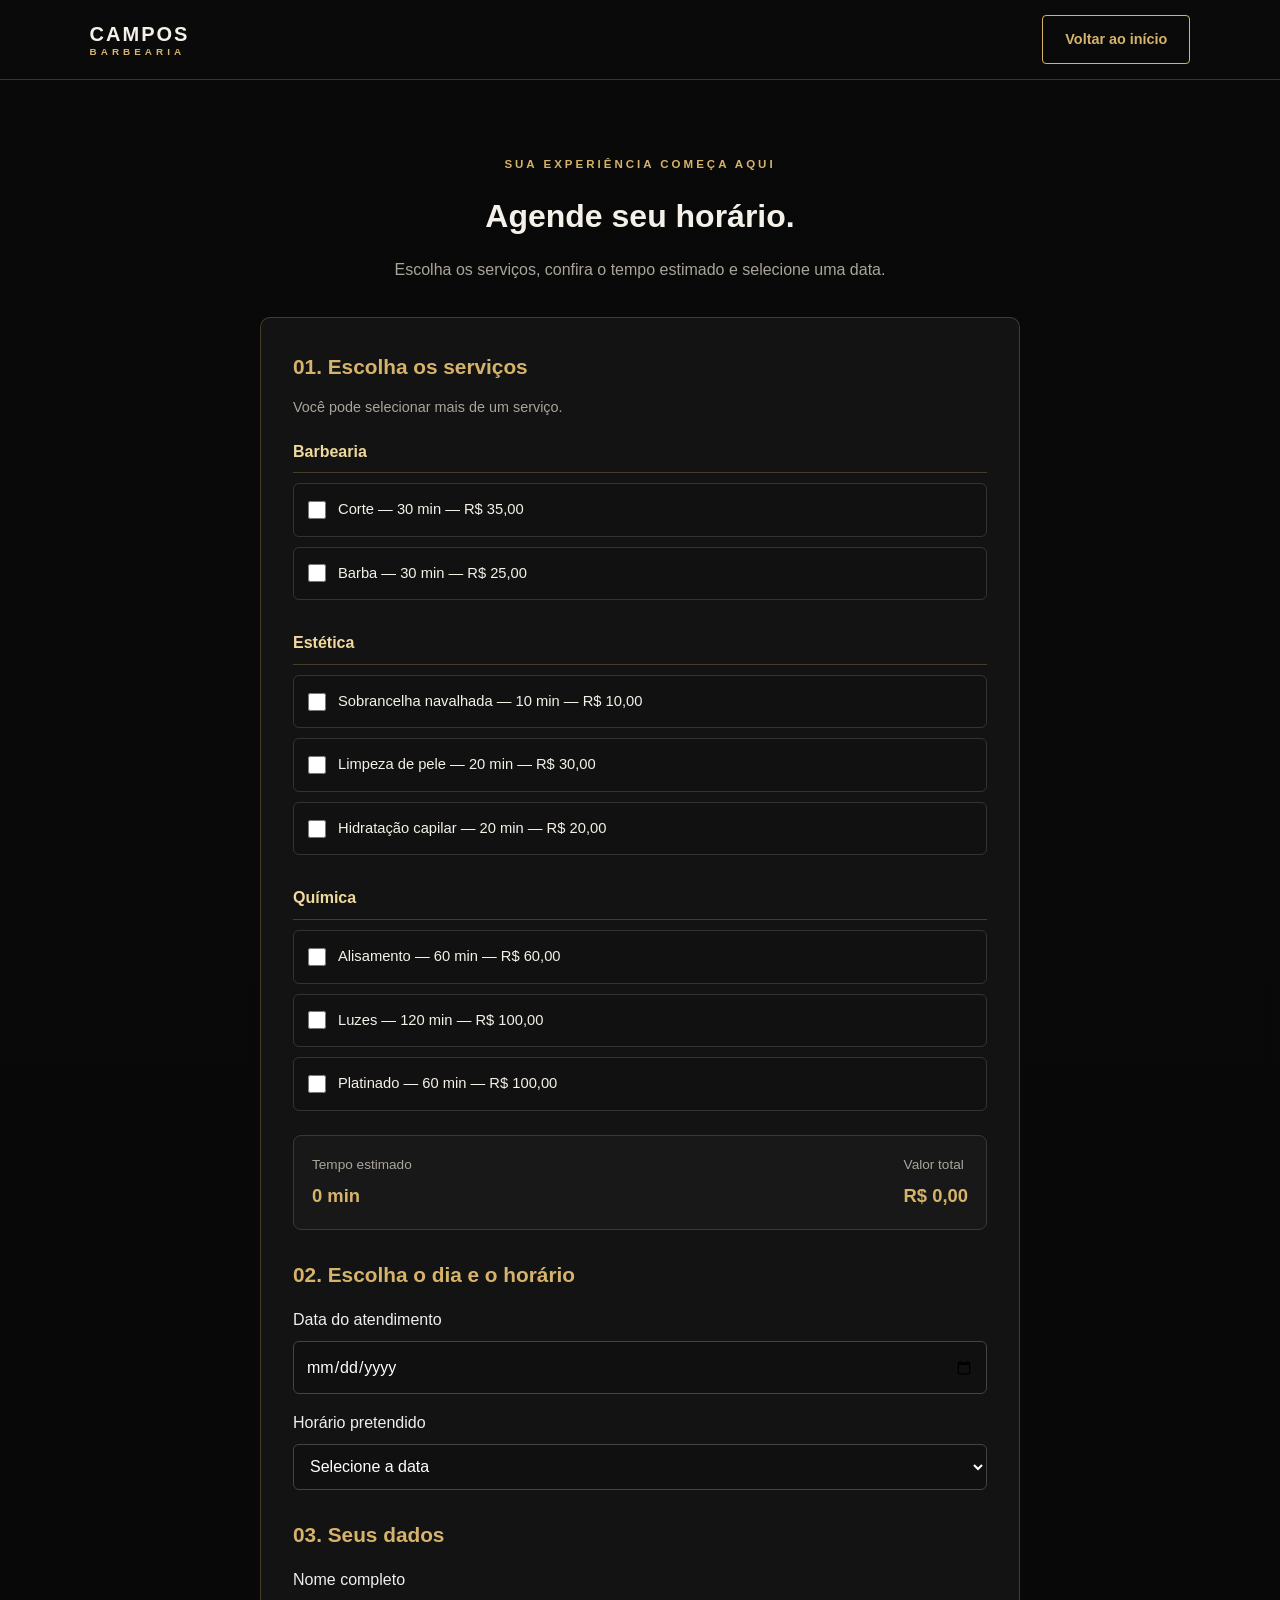
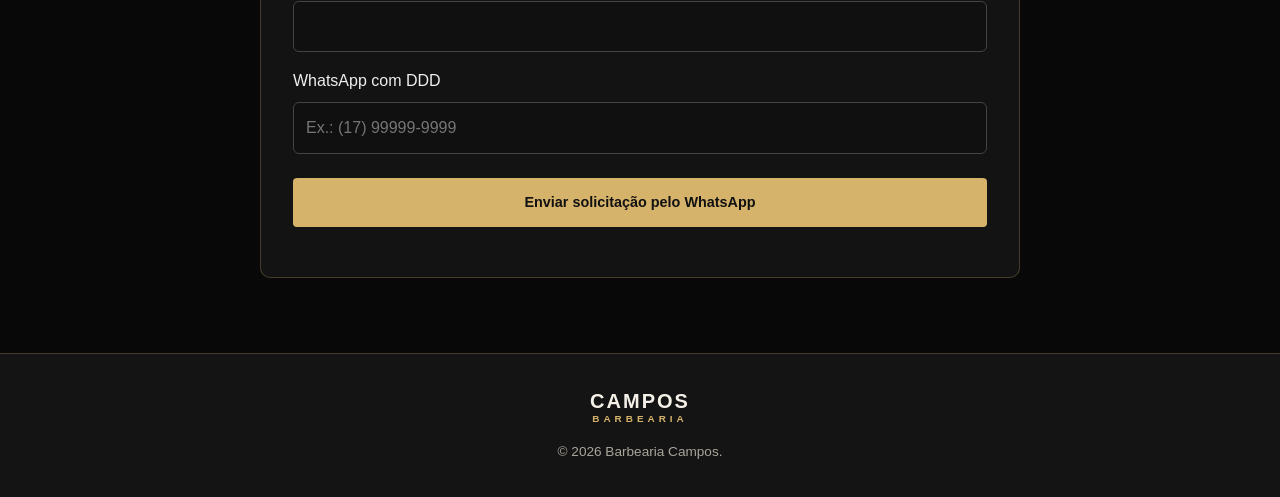
==== commit 06b1cb48: "Update agendamento.html" ====
--- a/agendamento.html
+++ b/agendamento.html
@@ -13,17 +13,17 @@
     <script src="agendamento.js" defer></script>
 </head>
 <body class="booking-page-body">
-    <header class="header">
-        <a class="logo" href="index.html" aria-label="Voltar à página inicial">
-            CAMPOS<span>BARBEARIA</span>
-        </a>
+   
+<header class="header">
+    <a class="logo" href="index.html">
+        CAMPOS<span>BARBEARIA</span>
+    </a>
 
-        <div class="header-actions">
-            <a class="btn btn-outline" href="index.html">Voltar ao início</a>
-        </div>
+    <a class="btn btn-outline" href="index.html">
+        Voltar ao início
+    </a>
+</header>
 
-        <a class="btn btn-outline" href="index.html">Voltar</a>
-    </header>
 
     <main class="booking-page">
         <div class="section-heading">
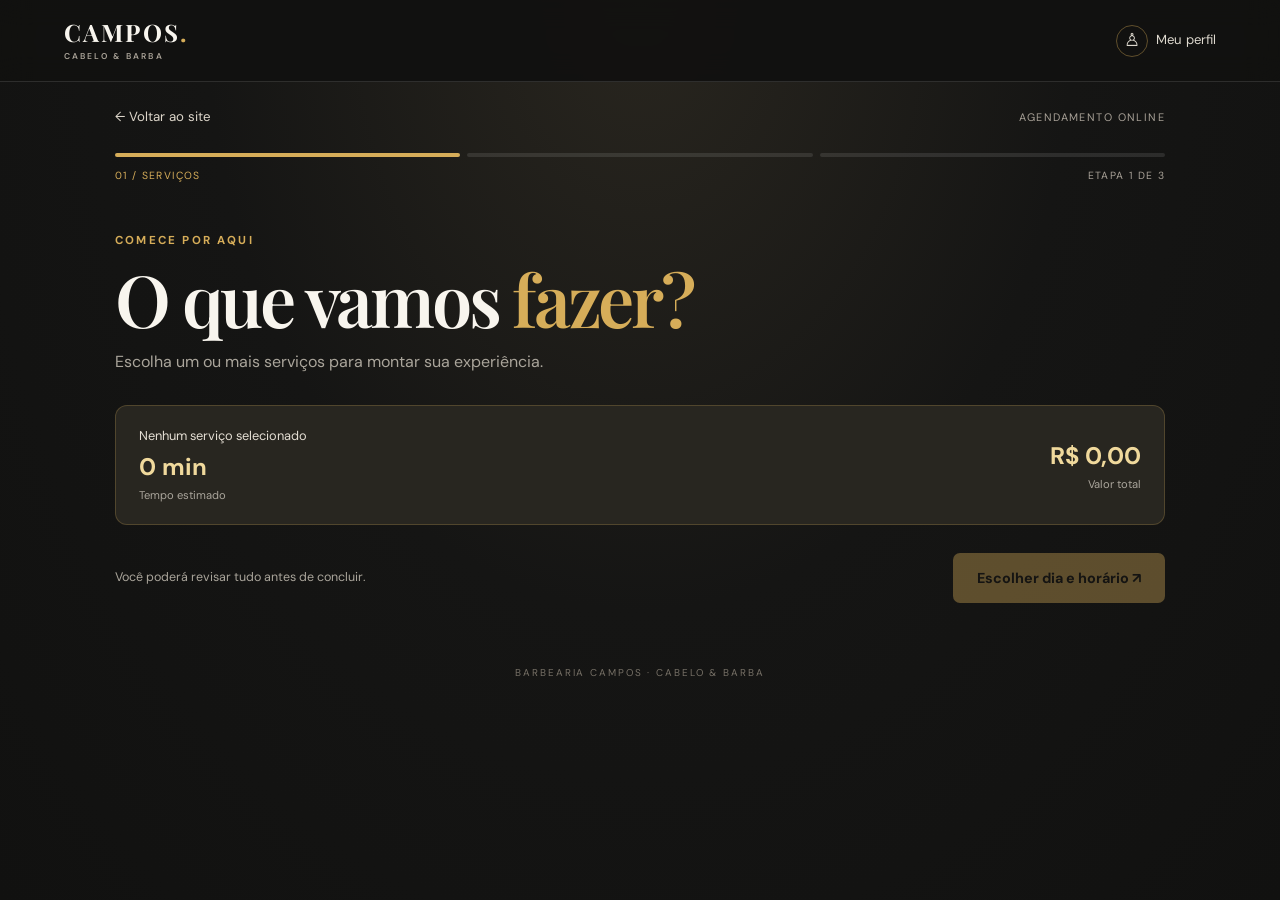
==== commit d0ca9fef: "Update agendamento.html" ====
--- a/agendamento.html
+++ b/agendamento.html
@@ -2,102 +2,53 @@
 <!DOCTYPE html>
 <html lang="pt-BR">
 <head>
-    <meta charset="UTF-8">
-    <meta name="viewport" content="width=device-width, initial-scale=1.0">
-    <meta name="theme-color" content="#101010">
-    <meta name="description" content="Escolha seus serviços e solicite um horário na Barbearia Campos.">
-
-    <title>Agendamento | Barbearia Campos</title>
-
-    <link rel="stylesheet" href="style.css">
-    <script src="agendamento.js" defer></script>
+  <meta charset="UTF-8"><meta name="viewport" content="width=device-width, initial-scale=1"><meta name="theme-color" content="#111111">
+  <meta name="description" content="Escolha seus serviços e solicite um horário na Barbearia Campos.">
+  <title>Agendamento | Barbearia Campos</title><link rel="stylesheet" href="style.css"><script src="agendamento.js" defer></script>
 </head>
-<body class="booking-page-body">
-   
-<header class="header">
-    <a class="logo" href="index.html">
-        CAMPOS<span>BARBEARIA</span>
-    </a>
-
-    <a class="btn btn-outline" href="index.html">
-        Voltar ao início
-    </a>
-</header>
-
-
-    <main class="booking-page">
-        <div class="section-heading">
-            <p class="eyebrow">SUA EXPERIÊNCIA COMEÇA AQUI</p>
-            <h1>Agende seu <span>horário.</span></h1>
-            <p>Escolha os serviços, confira o tempo estimado e selecione uma data.</p>
-        </div>
-
-        <form id="booking-form" class="booking-form">
-            <h2>01. Escolha os serviços</h2>
-            <p class="form-help">Você pode selecionar mais de um serviço.</p>
-
-            <div id="service-list" class="service-list"></div>
-
-            <div class="booking-total">
-                <div>
-                    <span>Tempo estimado</span>
-                    <strong id="total-duration">0 min</strong>
-                </div>
-
-                <div>
-                    <span>Valor total</span>
-                    <strong id="total-price">R$ 0,00</strong>
-                </div>
-            </div>
-
-            <h2>02. Escolha o dia e o horário</h2>
-
-            <label for="booking-date">Data do atendimento</label>
-            <input
-                type="date"
-                id="booking-date"
-                name="data"
-                required>
-
-            <label for="booking-time">Horário pretendido</label>
-            <select id="booking-time" name="horario" required>
-                <option value="">Selecione os serviços e a data</option>
-            </select>
-
-            <h2>03. Seus dados</h2>
-
-            <label for="customer-name">Nome completo</label>
-            <input
-                id="customer-name"
-                name="nome"
-                type="text"
-                autocomplete="name"
-                maxlength="100"
-                required>
-
-            <label for="customer-phone">WhatsApp com DDD</label>
-            <input
-                id="customer-phone"
-                name="telefone"
-                type="tel"
-                autocomplete="tel"
-                maxlength="20"
-                placeholder="Ex.: (17) 99999-9999"
-                required>
-
-            <button class="btn btn-gold" type="submit">
-                Enviar solicitação pelo WhatsApp
-            </button>
-
-            <p id="booking-message" role="status" aria-live="polite"></p>
-        </form>
-    </main>
-
-    <footer class="footer">
-        <a class="logo" href="index.html">
-            CAMPOS<span>BARBEARIA</span>
-        </a>
-        <p>© <span id="year">2026</span> Barbearia Campos.</p>
-    </footer>
+<body class="booking-body">
+  <header class="site-header booking-header">
+    <a class="wordmark" href="inicio.html">CAMPOS<span>.</span><small>CABELO &amp; BARBA</small></a>
+    <a class="profile-link" href="perfil.html"><span class="profile-icon">♙</span><span>Meu perfil</span></a>
+  </header>
+  <main class="booking-shell">
+    <div class="booking-topline"><a class="back-link" href="inicio.html">← Voltar ao site</a><span>AGENDAMENTO ONLINE</span></div>
+    <div class="step-progress" aria-label="Progresso do agendamento"><span class="progress-segment active"></span><span class="progress-segment"></span><span class="progress-segment"></span></div>
+    <div class="step-labels"><span class="current-step-label">01 / SERVIÇOS</span><span id="step-counter">ETAPA 1 DE 3</span></div>
+    <section class="booking-step active" data-step="1">
+      <div class="step-heading"><p class="eyebrow">COMECE POR AQUI</p><h1>O que vamos <span>fazer?</span></h1><p>Escolha um ou mais serviços para montar sua experiência.</p></div>
+      <div id="service-list" class="booking-service-list"></div>
+      <div class="selection-summary"><div><span id="selected-count">Nenhum serviço selecionado</span><strong id="total-duration">0 min</strong><small>Tempo estimado</small></div><div class="summary-price"><strong id="total-price">R$ 0,00</strong><small>Valor total</small></div></div>
+      <div class="step-footer"><span class="muted-note">Você poderá revisar tudo antes de concluir.</span><button class="btn btn-gold" id="to-step-2" type="button" disabled>Escolher dia e horário ↗</button></div>
+    </section>
+    <section class="booking-step" data-step="2" hidden>
+      <div class="step-heading"><p class="eyebrow">ENCONTRE SEU MOMENTO</p><h1>Quando fica <span>melhor?</span></h1><p>Escolha uma data e depois um dos horários disponíveis.</p></div>
+      <div class="calendar-toolbar"><button class="calendar-arrow" id="previous-week" type="button" aria-label="Semana anterior">←</button><strong id="calendar-range">Esta semana</strong><button class="calendar-arrow" id="next-week" type="button" aria-label="Próxima semana">→</button></div>
+      <div id="week-days" class="week-days" aria-label="Escolha o dia"></div>
+      <p id="date-hint" class="date-hint">Selecione uma data para consultar os horários.</p>
+      <div class="time-heading"><h2>Horários</h2><span id="selected-date-label">Nenhum dia selecionado</span></div>
+      <div id="time-slots" class="time-slots"><p class="empty-slots">Escolha um dia para ver os horários.</p></div>
+      <p class="availability-note"><span class="legend-dot available-dot"></span> Horário exibido para seleção <span class="legend-dot selected-dot"></span> Seu horário escolhido</p>
+      <div class="step-footer"><button class="btn btn-outline" id="back-to-step-1" type="button">← Voltar aos serviços</button><button class="btn btn-gold" id="to-step-3" type="button" disabled>Revisar agendamento ↗</button></div>
+    </section>
+    <section class="booking-step" data-step="3" hidden>
+      <div class="step-heading"><p class="eyebrow">QUASE LÁ</p><h1>Confira os <span>detalhes.</span></h1><p>Preencha ou confirme seus dados para enviar a solicitação.</p></div>
+      <div id="booking-review" class="booking-review"></div>
+      <form id="booking-form" class="booking-customer-form">
+        <div class="form-two-columns"><div><label for="customer-name">Nome completo</label><input id="customer-name" name="name" autocomplete="name" maxlength="100" required></div><div><label for="customer-phone">WhatsApp com DDD</label><input id="customer-phone" name="phone" type="tel" autocomplete="tel" maxlength="20" required></div></div>
+        <label class="consent-line"><input id="consent" type="checkbox" required><span>Concordo em usar esses dados para tratar desta solicitação de agendamento.</span></label>
+        <p class="privacy-note">Nesta versão inicial, seus dados de perfil ficam salvos apenas neste navegador. A reserva ainda não é gravada em um banco de dados compartilhado.</p>
+        <div class="step-footer"><button class="btn btn-outline" id="back-to-step-2" type="button">← Voltar ao horário</button><button class="btn btn-gold" type="submit">Enviar solicitação pelo WhatsApp ↗</button></div>
+      </form>
+    </section>
+    <section class="booking-step" data-step="4" hidden>
+      <div class="confirmation-mark">✓</div><p class="eyebrow">SOLICITAÇÃO PREPARADA</p><h1>Vamos confirmar <span>com você.</span></h1>
+      <p class="confirmation-copy">Seu resumo foi preparado para enviar pelo WhatsApp. O horário só estará confirmado depois que a barbearia responder. Esta página ainda não bloqueia horários automaticamente.</p>
+      <div id="confirmation-summary" class="booking-review"></div>
+      <a id="confirmation-whatsapp" class="btn btn-gold full-width" href="https://wa.me/5517991601154" target="_blank" rel="noopener noreferrer">Continuar no WhatsApp ↗</a>
+      <a class="text-link confirmation-home" href="inicio.html">Voltar para a barbearia</a>
+    </section>
+    <p class="booking-footnote">BARBEARIA CAMPOS · CABELO &amp; BARBA</p>
+  </main>
 </body>
 </html>
--- a/style.css
+++ b/style.css
@@ -1,795 +1,16 @@
 
-:root {
-    --bg: #0b0b0b;
-    --surface: #141414;
-    --surface-light: #1c1c1c;
-    --gold: #d6b36a;
-    --gold-light: #f0d99f;
-    --text: #f5f1e8;
-    --muted: #aaa59b;
-    --border: rgba(214, 179, 106, 0.25);
-}
 
-* {
-    margin: 0;
-    padding: 0;
-    box-sizing: border-box;
-}
-
-html {
-    scroll-behavior: smooth;
-    scroll-padding-top: 90px;
-}
-
-body {
-    background: var(--bg);
-    color: var(--text);
-    font-family: Arial, Helvetica, sans-serif;
-    line-height: 1.6;
-    overflow-wrap: break-word;
-}
-
-img {
-    display: block;
-    max-width: 100%;
-    width: 100%;
-}
-
-a {
-    color: inherit;
-    text-decoration: none;
-}
-
-button,
-input,
-select {
-    font: inherit;
-}
-
-a:focus-visible,
-button:focus-visible,
-input:focus-visible,
-select:focus-visible {
-    outline: 2px solid var(--gold-light);
-    outline-offset: 3px;
-}
-
-::selection {
-    background: var(--gold);
-    color: var(--bg);
-}
-
-/* CABEÇALHO */
-
-.header {
-    position: sticky;
-    top: 0;
-    z-index: 100;
-    width: 100%;
-    min-height: 78px;
-    padding: 15px 7%;
-    display: flex;
-    align-items: center;
-    justify-content: space-between;
-    gap: 24px;
-    background: rgba(11, 11, 11, 0.97);
-    border-bottom: 1px solid var(--border);
-}
-
-.logo {
-    display: inline-flex;
-    flex-direction: column;
-    flex-shrink: 0;
-    font-size: 1.25rem;
-    font-weight: 800;
-    letter-spacing: 2px;
-    line-height: 1.2;
-}
-
-.logo span {
-    color: var(--gold);
-    font-size: 0.62rem;
-    letter-spacing: 4px;
-}
-
-.nav {
-    display: flex;
-    align-items: center;
-    gap: 24px;
-}
-
-.nav a {
-    color: var(--muted);
-    font-size: 0.9rem;
-    transition: color 0.2s ease;
-}
-
-.nav a:hover {
-    color: var(--gold);
-}
-
-.header-actions {
-    display: flex;
-    align-items: center;
-    gap: 10px;
-}
-
-.menu-toggle {
-    display: none;
-    min-width: 44px;
-    min-height: 44px;
-    border: 1px solid var(--border);
-    border-radius: 4px;
-    background: transparent;
-    color: var(--gold);
-    font-size: 1.5rem;
-    cursor: pointer;
-}
-
-/* BOTÕES */
-
-.btn {
-    min-height: 46px;
-    padding: 12px 22px;
-    display: inline-flex;
-    justify-content: center;
-    align-items: center;
-    gap: 8px;
-    border: 1px solid transparent;
-    border-radius: 4px;
-    font-size: 0.9rem;
-    font-weight: 700;
-    text-align: center;
-    cursor: pointer;
-    transition:
-        background 0.2s ease,
-        color 0.2s ease,
-        border-color 0.2s ease,
-        transform 0.2s ease;
-}
-
-.btn:hover {
-    transform: translateY(-2px);
-}
-
-.btn-gold {
-    background: var(--gold);
-    color: #111;
-}
-
-.btn-gold:hover {
-    background: var(--gold-light);
-}
-
-.btn-outline {
-    border-color: var(--gold);
-    color: var(--gold);
-    background: transparent;
-}
-
-.btn-outline:hover {
-    background: var(--gold);
-    color: #111;
-}
-
-.btn-whatsapp {
-    border-color: #5c9b6b;
-    background: #183b25;
-    color: #e7ffec;
-}
-
-.btn-whatsapp:hover {
-    background: #245332;
-}
-
-/* CAPA / APRESENTAÇÃO PRINCIPAL */
-
-.hero {
-    position: relative;
-    isolation: isolate;
-    min-height: min(760px, calc(100vh - 78px));
-    padding: 100px 9%;
-    display: flex;
-    align-items: center;
-    overflow: hidden;
-    background:
-        linear-gradient(
-            90deg,
-            rgba(5, 5, 5, 0.97) 0%,
-            rgba(5, 5, 5, 0.83) 52%,
-            rgba(5, 5, 5, 0.38) 100%
-        ),
-        url("https://images.unsplash.com/photo-1503951914875-452162b0f3f1?auto=format&fit=crop&w=1800&q=85")
-        center 45% / cover no-repeat;
-}
-
-.hero-content {
-    position: relative;
-    z-index: 2;
-    width: 100%;
-    max-width: 720px;
-}
-
-.eyebrow {
-    margin-bottom: 18px;
-    color: var(--gold);
-    font-size: 0.72rem;
-    font-weight: 700;
-    letter-spacing: 3px;
-    text-transform: uppercase;
-}
-
-.hero h1 {
-    margin-bottom: 24px;
-    font-family: Georgia, "Times New Roman", serif;
-    font-size: clamp(3rem, 7vw, 6rem);
-    font-weight: 400;
-    line-height: 1.04;
-    letter-spacing: -2px;
-}
-
-.hero h1 span,
-.section-heading h2 span,
-.booking h2 span {
-    color: var(--gold);
-}
-
-.hero-description {
-    max-width: 470px;
-    margin-bottom: 32px;
-    color: #ded8ce;
-    font-size: 1.08rem;
-}
-
-.hero-actions {
-    display: flex;
-    flex-wrap: wrap;
-    align-items: center;
-    gap: 14px;
-}
-
-.hero-caption {
-    position: absolute;
-    right: 7%;
-    bottom: 24px;
-    color: var(--gold);
-    font-size: 0.65rem;
-    letter-spacing: 3px;
-}
-
-/* SEÇÕES */
-
-.section {
-    padding: 90px 9%;
-}
-
-.section-heading {
-    margin-bottom: 38px;
-}
-
-.section-heading h2,
-.booking h2 {
-    font-family: Georgia, "Times New Roman", serif;
-    font-size: clamp(2rem, 4.5vw, 3.4rem);
-    font-weight: 400;
-    line-height: 1.15;
-}
-
-.section-heading > p:not(.eyebrow) {
-    margin-top: 14px;
-    color: var(--muted);
-}
-
-/* SERVIÇOS */
-
-.services {
-    background: var(--bg);
-}
-
-.service-grid {
-    display: grid;
-    grid-template-columns: repeat(4, minmax(0, 1fr));
-    gap: 18px;
-}
-
-.service-card {
-    min-width: 0;
-    padding: 25px 22px;
-    border: 1px solid #30291e;
-    background: var(--surface);
-    transition:
-        transform 0.2s ease,
-        border-color 0.2s ease;
-}
-
-.service-card:hover {
-    transform: translateY(-4px);
-    border-color: var(--gold);
-}
-
-.service-card h3 {
-    margin-bottom: 10px;
-    font-size: 1.05rem;
-}
-
-.service-card p {
-    color: var(--muted);
-    font-size: 0.88rem;
-}
-
-.service-price {
-    margin-top: 18px;
-    padding-top: 14px;
-    border-top: 1px solid var(--border);
-    color: var(--gold) !important;
-    font-size: 1.15rem !important;
-    font-weight: 700;
-}
-
-.section-note {
-    margin-top: 24px;
-    color: var(--muted);
-    font-size: 0.85rem;
-}
-
-/* GALERIA */
-
-.gallery {
-    background: var(--surface);
-}
-
-.gallery-grid {
-    display: grid;
-    grid-template-columns: 1.4fr 1fr;
-    grid-template-rows: repeat(2, minmax(180px, 250px));
-    gap: 15px;
-}
-
-.gallery-item {
-    min-width: 0;
-    overflow: hidden;
-    background: var(--surface-light);
-}
-
-.gallery-large {
-    grid-row: span 2;
-}
-
-.gallery-item img {
-    height: 100%;
-    object-fit: cover;
-    transition: transform 0.35s ease;
-}
-
-.gallery-item:hover img {
-    transform: scale(1.04);
-}
-
-/* CHAMADA PARA AGENDAMENTO */
-
-.booking {
-    padding: 85px 9%;
-    text-align: center;
-    background:
-        linear-gradient(rgba(8, 8, 8, 0.9), rgba(8, 8, 8, 0.95)),
-        url("https://images.unsplash.com/photo-1621605815971-fbc98d665033?auto=format&fit=crop&w=1600&q=80")
-        center / cover no-repeat;
-}
-
-.booking h2 {
-    margin-bottom: 20px;
-}
-
-.booking > p:not(.eyebrow) {
-    margin-bottom: 28px;
-    color: var(--muted);
-}
-
-.booking-actions {
-    display: flex;
-    justify-content: center;
-    flex-wrap: wrap;
-    gap: 12px;
-}
-
-/* CONTATO */
-
-.contact {
-    background: var(--bg);
-}
-
-.contact-grid {
-    display: grid;
-    grid-template-columns: repeat(3, minmax(0, 1fr));
-    gap: 28px;
-    margin-bottom: 30px;
-}
-
-.contact-grid h3 {
-    margin-bottom: 10px;
-    color: var(--gold);
-    font-size: 1rem;
-}
-
-.contact-grid p {
-    color: var(--muted);
-    font-size: 0.9rem;
-    overflow-wrap: anywhere;
-}
-
-/* RODAPÉ */
-
-.footer {
-    padding: 35px 7%;
-    border-top: 1px solid var(--border);
-    background: var(--surface);
-    text-align: center;
-}
-
-.footer .logo {
-    align-items: center;
-    margin-bottom: 16px;
-}
-
-.footer p {
-    color: var(--muted);
-    font-size: 0.85rem;
-}
-
-.footer .copyright {
-    margin-top: 14px;
-    font-size: 0.75rem;
-}
-
-/* PÁGINA DE AGENDAMENTO */
-
-.booking-page-body {
-    min-height: 100vh;
-    background: #101010;
-}
-
-.booking-page {
-    min-height: 80vh;
-    padding: 75px 6%;
-    background:
-        linear-gradient(rgba(8, 8, 8, 0.91), rgba(8, 8, 8, 0.96)),
-        url("https://images.unsplash.com/photo-1621605815971-fbc98d665033?auto=format&fit=crop&w=1600&q=80")
-        center / cover no-repeat;
-}
-
-.booking-page .section-heading {
-    max-width: 760px;
-    margin: 0 auto 35px;
-    text-align: center;
-}
-
-.booking-form {
-    width: 100%;
-    max-width: 760px;
-    margin: 0 auto;
-    padding: 32px;
-    border: 1px solid var(--border);
-    border-radius: 10px;
-    background: rgba(20, 20, 20, 0.97);
-}
-
-.booking-form h2 {
-    margin: 28px 0 12px;
-    color: var(--gold);
-    font-size: 1.3rem;
-}
-
-.booking-form h2:first-child {
-    margin-top: 0;
-}
-
-.form-help {
-    margin-bottom: 20px;
-    color: var(--muted);
-    font-size: 0.9rem;
-}
-
-/* OPÇÕES DOS SERVIÇOS */
-
-.service-list {
-    display: grid;
-    gap: 10px;
-}
-
-.service-list h3 {
-    margin-top: 20px;
-    padding-bottom: 8px;
-    border-bottom: 1px solid var(--border);
-    color: var(--gold-light);
-    font-size: 1rem;
-}
-
-.service-list h3:first-child {
-    margin-top: 0;
-}
-
-.service-option {
-    display: flex !important;
-    align-items: center;
-    gap: 12px;
-    margin: 0 !important;
-    padding: 14px;
-    border: 1px solid #333;
-    border-radius: 6px;
-    background: #111;
-    cursor: pointer;
-    transition: border-color 0.2s ease, background 0.2s ease;
-}
-
-.service-option:hover {
-    border-color: var(--gold);
-    background: #191713;
-}
-
-.service-option input[type="checkbox"] {
-    flex: 0 0 auto;
-    width: 18px;
-    min-height: 18px;
-    height: 18px;
-    padding: 0;
-    accent-color: var(--gold);
-    cursor: pointer;
-}
-
-.service-option span {
-    color: var(--text);
-    font-size: 0.92rem;
-}
-
-/* RESUMO DO PEDIDO */
-
-.booking-total {
-    display: flex;
-    justify-content: space-between;
-    gap: 20px;
-    margin: 24px 0;
-    padding: 18px;
-    border: 1px solid #383838;
-    border-radius: 8px;
-    background: #181818;
-}
-
-.booking-total span,
-.booking-total strong {
-    display: block;
-}
-
-.booking-total span {
-    margin-bottom: 6px;
-    color: var(--muted);
-    font-size: 0.85rem;
-}
-
-.booking-total strong {
-    color: var(--gold);
-    font-size: 1.15rem;
-}
-
-/* CAMPOS DO FORMULÁRIO */
-
-.booking-form label:not(.service-option) {
-    display: block;
-    margin: 16px 0 8px;
-    color: #eee;
-}
-
-.booking-form input:not([type="checkbox"]),
-.booking-form select {
-    display: block;
-    width: 100%;
-    min-height: 46px;
-    padding: 12px;
-    border: 1px solid #444;
-    border-radius: 6px;
-    background: #101010;
-    color: #fff;
-}
-
-.booking-form input:focus,
-.booking-form select:focus {
-    border-color: var(--gold);
-    outline: 1px solid var(--gold);
-}
-
-.booking-form button {
-    width: 100%;
-    margin-top: 24px;
-}
-
-#booking-message {
-    margin-top: 18px;
-    color: var(--text);
-    line-height: 1.6;
-    overflow-wrap: anywhere;
-}
-
-#booking-message a {
-    display: inline-block;
-    margin-top: 10px;
-    color: var(--gold);
-    font-weight: 700;
-    text-decoration: underline;
-}
-
-/* RESPONSIVIDADE */
-
-@media (max-width: 1050px) {
-    .header {
-        padding-right: 5%;
-        padding-left: 5%;
-        gap: 16px;
-    }
-
-    .nav {
-        gap: 14px;
-    }
-
-    .service-grid {
-        grid-template-columns: repeat(2, minmax(0, 1fr));
-    }
-
-    .section {
-        padding-right: 6%;
-        padding-left: 6%;
-    }
-}
-
-@media (max-width: 760px) {
-    .header {
-        min-height: 72px;
-        padding: 12px 5%;
-        gap: 12px;
-    }
-
-    .logo {
-        font-size: 1.05rem;
-    }
-
-    .logo span {
-        font-size: 0.58rem;
-    }
-
-    .header-actions {
-        display: none;
-    }
-
-    .menu-toggle {
-        display: inline-flex;
-        align-items: center;
-        justify-content: center;
-    }
-
-    .nav {
-        position: absolute;
-        top: 100%;
-        right: 0;
-        left: 0;
-        display: none;
-        flex-direction: column;
-        align-items: stretch;
-        gap: 0;
-        padding: 10px 5% 18px;
-        border-bottom: 1px solid var(--border);
-        background: #101010;
-    }
-
-    .nav.open {
-        display: flex;
-    }
-
-    .nav a {
-        padding: 13px 4px;
-        border-bottom: 1px solid rgba(255, 255, 255, 0.06);
-        font-size: 0.95rem;
-    }
-
-    .hero {
-        min-height: 650px;
-        padding: 80px 7% 100px;
-        background-position: 58% center;
-    }
-
-    .hero h1 {
-        font-size: clamp(2.8rem, 12vw, 4.5rem);
-        letter-spacing: -1px;
-    }
-
-    .hero-description {
-        font-size: 0.98rem;
-    }
-
-    .hero-actions {
-        align-items: stretch;
-        flex-direction: column;
-        max-width: 340px;
-    }
-
-    .hero-actions .btn {
-        width: 100%;
-    }
-
-    .hero-caption {
-        right: 7%;
-        left: 7%;
-        font-size: 0.58rem;
-        letter-spacing: 2px;
-    }
-
-    .section {
-        padding: 65px 7%;
-    }
-
-    .service-grid {
-        grid-template-columns: 1fr;
-    }
-
-    .gallery-grid {
-        grid-template-columns: 1fr 1fr;
-        grid-template-rows: 230px 155px;
-        gap: 10px;
-    }
-
-    .gallery-large {
-        grid-column: 1 / -1;
-        grid-row: auto;
-    }
-
-    .booking {
-        padding: 65px 7%;
-    }
-
-    .booking-actions {
-        flex-direction: column;
-        align-items: stretch;
-        max-width: 360px;
-        margin: 0 auto;
-    }
-
-    .contact-grid {
-        grid-template-columns: 1fr;
-        gap: 24px;
-    }
-
-    .booking-page {
-        padding: 55px 5%;
-    }
-
-    .booking-form {
-        padding: 22px 16px;
-    }
-
-    .booking-total {
-        flex-direction: column;
-    }
-}
-
-@media (max-width: 380px) {
-    .logo {
-        font-size: 0.95rem;
-    }
-
-    .hero {
-        padding-right: 6%;
-        padding-left: 6%;
-    }
-
-    .gallery-grid {
-        grid-template-rows: 190px 130px;
-    }
-}
-
-@media (prefers-reduced-motion: reduce) {
-    *,
-    *::before,
-    *::after {
-        scroll-behavior: auto !important;
-        transition-duration: 0.01ms !important;
-        animation-duration: 0.01ms !important;
-    }
-}
-
+@import url('https://fonts.googleapis.com/css2?family=DM+Sans:wght@400;500;600;700&family=Playfair+Display:wght@500;600;700&display=swap');
+:root{--black:#111110;--black-2:#191918;--panel:#20201e;--gold:#d6ad59;--gold-light:#f0d99c;--cream:#f4efe6;--paper:#fbf8f2;--ink:#22211f;--muted:#a7a39b;--line:rgba(255,255,255,.12);--radius:18px}
+*{box-sizing:border-box}html{scroll-behavior:smooth;scroll-padding-top:88px}body{margin:0;font-family:'DM Sans',Arial,sans-serif;line-height:1.55}a{color:inherit;text-decoration:none}button,input{font:inherit}button,a{-webkit-tap-highlight-color:transparent}img{max-width:100%;display:block}.eyebrow{font-size:.72rem;font-weight:700;letter-spacing:.19em;text-transform:uppercase;color:var(--gold);margin:0 0 16px}.btn{display:inline-flex;align-items:center;justify-content:center;gap:14px;min-height:50px;padding:0 23px;border:1px solid transparent;border-radius:7px;font-weight:700;font-size:.9rem;cursor:pointer;transition:transform .2s ease,background .2s ease,border-color .2s ease,box-shadow .2s ease}.btn:hover{transform:translateY(-2px)}.btn:focus-visible,a:focus-visible,button:focus-visible,input:focus-visible{outline:3px solid #6cb9ed;outline-offset:3px}.btn:disabled{opacity:.38;cursor:not-allowed;transform:none}.btn-gold{background:var(--gold);color:#171512}.btn-gold:hover{background:var(--gold-light);box-shadow:0 8px 24px #d6ad5928}.btn-dark{background:#171715;color:#fff}.btn-light{border-color:#c5bdaE;background:#ffffff75;color:#24211c}.btn-outline{border-color:rgba(255,255,255,.25);color:#fff;background:transparent}.btn-small{min-height:40px;padding:0 16px;font-size:.8rem}.text-link{display:inline-flex;align-items:center;gap:9px;font-weight:600;font-size:.9rem}.text-link:hover{color:var(--gold)}
+/* Capa clara */
+.cover-body{background:var(--cream);color:var(--ink);min-height:100vh}.cover{min-height:100svh;position:relative;overflow:hidden;display:flex;align-items:center;justify-content:center;padding:50px 22px 76px;background:radial-gradient(ellipse at 50% 40%,#fffdf8 0%,#f4efe6 58%,#e9dfcf 100%)}.cover:before{content:"";position:absolute;inset:22px;border:1px solid #b89b5b70;pointer-events:none}.cover:after{content:"";position:absolute;width:620px;height:620px;border:1px solid #b99b5b38;border-radius:50%;left:50%;top:46%;transform:translate(-50%,-50%);pointer-events:none}.cover-orbit{position:absolute;border:1px solid #b99b5b30;border-radius:50%;pointer-events:none}.orbit-one{width:760px;height:760px}.orbit-two{width:920px;height:920px}.cover-content{position:relative;z-index:1;width:min(100%,620px);text-align:center;display:flex;align-items:center;flex-direction:column}.cover-logo-wrap{width:min(100%,340px);aspect-ratio:1.5;display:flex;align-items:center;justify-content:center;overflow:hidden;border-radius:4px;margin-bottom:22px;box-shadow:0 18px 50px #211b1218;background:#080807}.cover-logo{width:100%;height:100%;object-fit:contain}.cover-content .eyebrow{color:#8a6928;margin-bottom:12px}.cover h1,.hero-section h1,.section-intro h2,.gallery-heading h2,.booking-banner h2,.contact-section h2,.profile-page h1,.step-heading h1,.booking-step>h1{font-family:'Playfair Display',Georgia,serif;font-weight:600;letter-spacing:-.045em;line-height:1.02}.cover h1{font-size:clamp(3rem,8vw,5.7rem);margin:0}.cover h1 span{color:#96702b}.cover-copy{margin:18px 0 27px;color:#6e675c}.cover-actions{display:flex;gap:12px;flex-wrap:wrap;justify-content:center}.cover-social{display:flex;gap:13px;align-items:center;margin-top:23px;font-size:.88rem;font-weight:600}.cover-social a{border-bottom:1px solid #a58a4d60;padding-bottom:3px}.cover-note{font-size:.75rem;letter-spacing:.14em;text-transform:uppercase;color:#8c8579;margin:25px 0 0}.cover-bottom{position:absolute;z-index:2;left:38px;right:38px;bottom:27px;display:flex;justify-content:space-between;align-items:center;color:#83765c;font-size:.65rem;letter-spacing:.15em}.cover-bottom span:first-child{font-family:Georgia,serif;font-size:1.2rem;color:#9a762f}
+/* Cabeçalho e site principal */
+.site-body{background:var(--black);color:#f8f5ee}.site-header{height:82px;display:flex;align-items:center;justify-content:space-between;gap:24px;padding:0 clamp(20px,5vw,76px);background:#111110f2;border-bottom:1px solid var(--line);position:sticky;top:0;z-index:20;backdrop-filter:blur(14px)}.wordmark{font-family:'Playfair Display',Georgia,serif;font-size:1.5rem;font-weight:700;letter-spacing:.09em;line-height:1;white-space:nowrap}.wordmark>span{color:var(--gold)}.wordmark small{display:block;margin-top:7px;font:600 .53rem 'DM Sans',sans-serif;letter-spacing:.25em;color:#aaa398}.main-nav,.header-actions{display:flex;align-items:center;gap:27px}.main-nav a{font-size:.83rem;color:#c7c2b8;transition:color .2s}.main-nav a:hover{color:var(--gold)}.header-actions{gap:16px}.profile-link{display:inline-flex;align-items:center;gap:8px;font-size:.82rem;color:#ded9cf}.profile-icon{display:grid;place-items:center;width:32px;height:32px;border:1px solid #d6ad5966;border-radius:50%;font-size:1.15rem}.menu-toggle{display:none;border:1px solid var(--line);background:transparent;color:white;border-radius:8px;padding:8px 12px;font-size:1.2rem}.hero-section{position:relative;min-height:min(720px,82vh);display:flex;align-items:center;background:#171614 url('https://images.unsplash.com/photo-1621605815971-fbc98d665033?auto=format&fit=crop&w=2000&q=90') center 40%/cover no-repeat}.hero-shade{position:absolute;inset:0;background:linear-gradient(90deg,#0b0b0af2 0%,#0b0b0ad9 42%,#0b0b0a40 100%),linear-gradient(0deg,#111110 0%,transparent 24%)}.hero-inner{position:relative;width:min(100%,1250px);padding:100px clamp(24px,9vw,140px) 120px}.hero-section .eyebrow{margin-bottom:24px}.hero-section h1{font-size:clamp(3.7rem,9vw,7.6rem);margin:0;max-width:800px}.hero-section h1 span,.section-intro h2 span,.gallery-heading h2 span,.contact-section h2 span{color:var(--gold)}.hero-copy{color:#d1ccc2;font-size:1.05rem;max-width:450px;margin:25px 0 30px}.hero-actions{display:flex;align-items:center;gap:28px;flex-wrap:wrap}.hero-caption{position:absolute;bottom:30px;left:clamp(24px,5vw,76px);right:clamp(24px,5vw,76px);display:flex;justify-content:space-between;color:#bcb5a8;font-size:.65rem;letter-spacing:.18em}.section{padding:100px clamp(24px,8vw,120px)}.services-section{background:#111110}.section-intro{max-width:600px;margin-bottom:48px}.section-intro h2,.gallery-heading h2,.contact-section h2{font-size:clamp(2.7rem,5.5vw,4.5rem);margin:0 0 20px}.section-intro>p:last-child,.gallery-heading>p{color:#aaa59b}.service-grid{display:grid;grid-template-columns:repeat(4,minmax(0,1fr));gap:14px}.service-card{position:relative;min-height:270px;padding:28px 23px;background:linear-gradient(145deg,#22221f,#171716);border:1px solid #ffffff12;border-radius:13px;transition:transform .25s,border-color .25s}.service-card:hover{transform:translateY(-5px);border-color:#d6ad5977}.service-number{position:absolute;right:22px;top:20px;color:#8c8579;font-size:.7rem;letter-spacing:.1em}.service-icon{font-size:1.8rem;color:var(--gold);margin-bottom:23px}.service-card h3{font-family:'Playfair Display',Georgia,serif;font-size:1.45rem;margin:0 0 10px}.service-card p{color:#a9a49a;font-size:.84rem;min-height:54px;margin:0 0 24px}.service-meta{display:flex;flex-direction:column;gap:4px;border-top:1px solid var(--line);padding-top:15px;font-size:.75rem;color:#a7a197}.service-meta strong{font-size:.95rem;color:var(--gold-light)}.section-end{display:flex;justify-content:space-between;align-items:center;margin-top:30px;color:#aaa398;font-size:.7rem;letter-spacing:.1em}.gallery-section{background:#e9e1d4;color:#201e1a}.gallery-section .eyebrow{color:#8c692c}.gallery-heading{display:flex;align-items:end;justify-content:space-between;gap:35px;margin-bottom:35px}.gallery-heading h2{margin-bottom:0}.gallery-heading h2 span{color:#98712b}.gallery-heading>p{max-width:310px;color:#726b60}.gallery-grid{display:grid;grid-template-columns:1.1fr 1fr 1fr;gap:14px}.gallery-grid img{width:100%;height:390px;object-fit:cover;filter:saturate(.78);border-radius:8px}.image-disclaimer{font-size:.7rem;color:#7d7569;margin-top:12px}.booking-banner{padding:65px clamp(24px,8vw,120px);display:flex;justify-content:space-between;align-items:center;gap:28px;background:#24221e;border-top:1px solid #d6ad5935;border-bottom:1px solid #d6ad5935}.booking-banner h2{font-size:clamp(2.4rem,5vw,4rem);margin:0}.contact-section{display:grid;grid-template-columns:1fr 1fr;gap:60px;background:#111110}.contact-details{display:grid;grid-template-columns:1fr 1fr;gap:25px;align-content:center}.contact-details p{margin:0;color:#e4dfd5}.contact-details p span{display:block;font-size:.65rem;letter-spacing:.15em;color:var(--gold);margin-bottom:10px}.contact-details a:hover{color:var(--gold)}.site-footer{display:flex;justify-content:space-between;align-items:center;gap:20px;padding:25px clamp(24px,5vw,76px);border-top:1px solid var(--line);color:#a7a197;font-size:.75rem}.site-footer p{margin:0}.site-footer .wordmark{color:#f8f5ee;font-size:1.15rem}.site-footer .wordmark small{font-size:.42rem}
+/* Perfil */
+.profile-page{width:min(100% - 40px,700px);margin:70px auto 100px}.profile-page h1{font-size:clamp(3rem,7vw,5rem);margin:0}.profile-page h1 span{color:var(--gold)}.profile-intro{color:#aaa59b;max-width:540px;margin:15px 0 30px}.profile-form,.booking-customer-form{display:grid;gap:12px}.profile-form label,.booking-customer-form label{font-size:.82rem;color:#d4cec2;font-weight:600}.profile-form input,.booking-customer-form input:not([type=checkbox]){width:100%;min-height:48px;padding:12px 14px;color:#f8f5ee;background:#1d1d1b;border:1px solid #ffffff24;border-radius:8px}.profile-form .btn{margin-top:10px}.status-message{font-size:.85rem;color:#ffb3b3}.status-message.success{color:#8fe0b0}.profile-history{margin-top:50px;padding:24px;border:1px solid var(--line);border-radius:12px;background:#191918}.profile-history h2{font-family:'Playfair Display',Georgia,serif;margin-top:0}.profile-history p{color:#aaa59b;font-size:.9rem}
+/* Agendamento em etapas */
+.booking-body{min-height:100vh;background:radial-gradient(ellipse at 50% 0%,#29261f 0%,#151514 48%,#111110 100%);color:#f8f5ee}.booking-header{position:relative}.booking-shell{width:min(100% - 36px,1050px);margin:0 auto;padding:25px 0 55px}.booking-topline,.step-labels{display:flex;align-items:center;justify-content:space-between;gap:15px;color:#a8a197;font-size:.68rem;letter-spacing:.13em}.back-link{font-size:.83rem;letter-spacing:0;color:#ddd6ca}.back-link:hover{color:var(--gold)}.step-progress{display:grid;grid-template-columns:repeat(3,1fr);gap:7px;margin-top:25px}.progress-segment{height:4px;background:#ffffff1a;border-radius:5px}.progress-segment.active{background:var(--gold)}.step-labels{margin-top:11px;font-size:.65rem}.current-step-label{color:var(--gold)}.booking-step{padding:48px 0 20px;animation:stepIn .32s ease both}.booking-step[hidden]{display:none!important}@keyframes stepIn{from{opacity:0;transform:translateY(9px)}to{opacity:1;transform:translateY(0)}}.step-heading{margin-bottom:30px}.step-heading .eyebrow{margin-bottom:12px}.step-heading h1,.booking-step>h1{font-size:clamp(2.8rem,6vw,4.5rem);margin:0 0 15px}.step-heading h1 span,.booking-step>h1 span{color:var(--gold)}.step-heading>p:last-child{margin:0;color:#aaa59b}.service-group-title{font-family:'Playfair Display',Georgia,serif;font-size:1.45rem;font-weight:600;margin:35px 0 14px}.service-choice-grid{display:grid;grid-template-columns:repeat(2,minmax(0,1fr));gap:12px}.booking-service-card{position:relative;display:flex;align-items:center;gap:14px;min-height:122px;padding:18px 20px;border:1px solid #ffffff1a;border-radius:13px;background:#ffffff07;cursor:pointer;transition:background .2s,border-color .2s,transform .2s}.booking-service-card:hover{transform:translateY(-2px);border-color:#d6ad5970;background:#ffffff0b}.booking-service-card.is-selected{border-color:#79cfa1;background:#163b2b70;box-shadow:0 0 0 1px #79cfa133}.booking-service-card>input{position:absolute;opacity:0;pointer-events:none}.service-check{width:25px;height:25px;flex:0 0 25px;display:grid;place-items:center;border:1px solid #ffffff42;border-radius:50%;color:transparent;font-size:.75rem;transition:all .2s}.is-selected .service-check{background:#79cfa1;border-color:#79cfa1;color:#10281d}.booking-service-copy{display:flex;flex-direction:column;gap:4px;min-width:0;flex:1}.booking-service-copy strong{font-size:.98rem}.booking-service-copy small{font-size:.75rem;color:#aaa59b}.service-card-duration{font-size:.72rem;color:var(--gold-light);margin-top:4px}.booking-service-price{font-size:.88rem;white-space:nowrap;color:var(--gold-light)}.selection-summary{display:flex;justify-content:space-between;align-items:center;gap:25px;margin-top:30px;padding:20px 23px;border-radius:12px;background:#282620;border:1px solid #d6ad593d}.selection-summary>div{display:grid;gap:2px}.selection-summary span{font-size:.8rem;color:#e5dfd4}.selection-summary strong{font-size:1.5rem;color:var(--gold-light)}.selection-summary small{font-size:.7rem;color:#aaa59b}.summary-price{text-align:right}.step-footer{display:flex;align-items:center;justify-content:space-between;gap:16px;margin-top:28px}.muted-note{font-size:.78rem;color:#aaa59b}.calendar-toolbar{display:flex;align-items:center;justify-content:space-between;gap:15px;margin-bottom:15px;color:#e5dfd4}.calendar-toolbar strong{font-size:.9rem}.calendar-arrow{width:39px;height:39px;border:1px solid #ffffff26;border-radius:50%;background:#ffffff08;color:#fff;cursor:pointer;transition:background .2s}.calendar-arrow:hover:not(:disabled){background:#d6ad5926;border-color:var(--gold)}.calendar-arrow:disabled{opacity:.25;cursor:not-allowed}.week-days{display:grid;grid-template-columns:repeat(7,minmax(0,1fr));gap:9px}.week-day{min-width:0;display:flex;flex-direction:column;align-items:center;gap:7px;padding:15px 5px;border:1px solid #ffffff20;border-radius:11px;background:#ffffff06;color:#f5f0e7;cursor:pointer;transition:all .2s}.week-day:hover:not(:disabled){border-color:var(--gold);transform:translateY(-2px)}.week-day.is-selected{background:#1d4a36;border-color:#79cfa1;box-shadow:0 0 0 1px #79cfa133}.week-day:disabled{opacity:.27;cursor:not-allowed;background:#ffffff03}.week-day-name{font-size:.7rem;text-transform:capitalize;color:#bdb6aa}.week-day strong{font-size:1.35rem}.week-day small{font-size:.66rem;color:#a9a196}.date-hint{font-size:.8rem;color:#aaa59b;margin:14px 0 25px}.time-heading{display:flex;align-items:center;justify-content:space-between;gap:20px;margin-bottom:14px}.time-heading h2{font-family:'Playfair Display',Georgia,serif;font-size:1.6rem;margin:0}.time-heading span{font-size:.78rem;color:#aaa59b;text-align:right}.time-slots{display:grid;grid-template-columns:repeat(5,minmax(0,1fr));gap:10px}.time-slot{min-height:48px;border:1px solid #ffffff2b;border-radius:9px;background:#ffffff08;color:#eee8dc;font-weight:600;cursor:pointer;transition:all .18s}.time-slot:hover{border-color:var(--gold);background:#d6ad5918}.time-slot.is-selected{background:#1d4a36;border-color:#79cfa1;color:#baf3d1;box-shadow:0 0 0 1px #79cfa155}.empty-slots{grid-column:1/-1;padding:22px;border:1px dashed #ffffff25;border-radius:10px;color:#aaa59b;text-align:center;font-size:.85rem}.availability-note{display:flex;align-items:center;gap:8px;flex-wrap:wrap;margin-top:17px;color:#aaa59b;font-size:.72rem}.legend-dot{display:inline-block;width:9px;height:9px;border-radius:50%;margin-left:8px}.available-dot{background:#d6ad59}.selected-dot{background:#79cfa1}.booking-review{margin:20px 0}.review-card{border:1px solid #d6ad5940;background:#201f1b;border-radius:13px;padding:22px}.review-card h2{font-family:'Playfair Display',Georgia,serif;font-size:1.35rem;margin:0 0 15px}.review-line,.review-total{display:flex;justify-content:space-between;align-items:start;gap:15px;padding:12px 0;border-bottom:1px solid #ffffff12}.review-line>span{display:flex;flex-direction:column;gap:3px}.review-line small,.review-card>p{font-size:.78rem;color:#aaa59b}.review-line strong{color:var(--gold-light);white-space:nowrap}.review-total{align-items:center;border-bottom:0;margin-top:5px}.review-total strong{font-size:1.25rem;color:var(--gold-light)}.review-card>p{margin:7px 0 0}.form-two-columns{display:grid;grid-template-columns:1fr 1fr;gap:14px}.booking-customer-form>div>div{display:grid;gap:9px}.booking-customer-form{gap:16px}.consent-line{display:flex;align-items:flex-start;gap:10px;margin-top:3px;font-weight:400!important;line-height:1.5}.consent-line input{margin-top:5px;accent-color:#79cfa1}.privacy-note{font-size:.75rem;color:#c0a979;line-height:1.5;margin:0}.booking-footnote{text-align:center;font-size:.62rem;letter-spacing:.19em;color:#777167;margin-top:42px}.confirmation-mark{display:grid;place-items:center;width:66px;height:66px;border-radius:50%;background:#1d4a36;border:1px solid #79cfa1;color:#baf3d1;font-size:2rem;margin-bottom:25px}.confirmation-copy{max-width:680px;color:#c0baaf}.full-width{width:100%}.confirmation-home{display:flex;justify-content:center;margin-top:22px}.booking-step[data-step="4"]{max-width:760px;margin:0 auto}.booking-step[data-step="4"] .eyebrow{margin-bottom:10px}
+@media(max-width:900px){.site-header{padding:0 22px;gap:14px}.main-nav{gap:16px}.header-actions{gap:10px}.profile-link>span:last-child{display:none}.service-grid{grid-template-columns:repeat(2,minmax(0,1fr))}.gallery-grid img{height:300px}.contact-section{gap:35px}.service-choice-grid{grid-template-columns:1fr 1fr}.booking-service-card{padding:15px;gap:10px}.booking-service-price{font-size:.8rem}}
+@media(max-width:650px){.cover{padding:35px 23px 80px}.cover:before{inset:12px}.cover-logo-wrap{width:min(100%,300px);margin-bottom:18px}.cover h1{font-size:clamp(3.2rem,15vw,4.6rem)}.cover-copy{font-size:.92rem;max-width:300px}.cover-actions{width:100%;flex-direction:column}.cover-actions .btn{width:min(100%,320px)}.cover-social{font-size:.78rem;gap:9px;flex-wrap:wrap;justify-content:center}.cover-bottom{left:23px;right:23px;bottom:21px;font-size:.55rem}.site-header{height:72px;flex-wrap:wrap}.wordmark{font-size:1.25rem}.wordmark small{font-size:.45rem}.menu-toggle{display:block;margin-left:auto}.main-nav{display:none;position:absolute;top:71px;left:0;right:0;padding:18px 22px 22px;background:#171716;border-bottom:1px solid var(--line);flex-direction:column;align-items:flex-start;gap:18px}.main-nav.is-open{display:flex}.header-actions{gap:9px}.header-actions .btn{display:none}.profile-link{gap:0}.hero-section{min-height:640px;background-position:58% center}.hero-shade{background:linear-gradient(90deg,#0b0b0af2,#0b0b0ac7 65%,#0b0b0a72),linear-gradient(0deg,#111110 0%,transparent 35%)}.hero-inner{padding:90px 25px 115px}.hero-section h1{font-size:clamp(3.5rem,16vw,5.2rem)}.hero-copy{font-size:.94rem;max-width:320px}.hero-actions{align-items:flex-start;gap:20px;flex-direction:column}.hero-caption{font-size:.52rem;letter-spacing:.1em;bottom:22px}.section{padding:70px 22px}.section-intro h2,.gallery-heading h2,.contact-section h2{font-size:3.2rem}.service-grid{gap:10px}.service-card{padding:20px 15px;min-height:250px}.service-card h3{font-size:1.25rem}.service-card p{font-size:.78rem;min-height:70px}.service-meta{font-size:.68rem}.service-meta strong{font-size:.82rem}.section-end{gap:15px;align-items:flex-start;font-size:.58rem}.section-end .text-link{font-size:.78rem}.gallery-heading{display:block}.gallery-heading>p{margin-top:17px}.gallery-grid{grid-template-columns:1fr 1fr;gap:9px}.gallery-grid img{height:230px}.gallery-grid img:first-child{grid-column:1/-1;height:290px}.booking-banner{padding:48px 23px;align-items:flex-start;flex-direction:column}.booking-banner h2{font-size:3rem}.contact-section{grid-template-columns:1fr;gap:25px}.contact-details{grid-template-columns:1fr;gap:20px}.site-footer{flex-wrap:wrap;padding:23px;gap:14px}.site-footer p{order:3;width:100%}.profile-page{margin:50px auto 70px}.booking-header{padding:0 18px}.booking-shell{width:calc(100% - 32px);padding-top:20px}.booking-topline{font-size:.58rem}.booking-topline .back-link{font-size:.78rem}.booking-step{padding-top:36px}.step-heading h1,.booking-step>h1{font-size:clamp(2.7rem,12vw,3.6rem)}.step-heading>p:last-child{font-size:.88rem}.service-group-title{font-size:1.3rem;margin-top:29px}.service-choice-grid{grid-template-columns:1fr;gap:9px}.booking-service-card{min-height:100px;padding:15px}.booking-service-copy strong{font-size:.9rem}.booking-service-copy small{font-size:.7rem}.selection-summary{padding:16px;gap:12px}.selection-summary strong{font-size:1.25rem}.selection-summary span{font-size:.72rem}.step-footer{align-items:stretch;flex-direction:column-reverse}.step-footer .btn{width:100%}.muted-note{text-align:center}.week-days{gap:5px}.week-day{padding:12px 1px;gap:6px;border-radius:8px}.week-day-name{font-size:.62rem}.week-day strong{font-size:1.1rem}.week-day small{font-size:.56rem}.calendar-toolbar strong{font-size:.8rem}.time-slots{grid-template-columns:repeat(3,minmax(0,1fr));gap:8px}.time-slot{min-height:45px;font-size:.86rem}.time-heading{align-items:flex-start;flex-direction:column;gap:4px}.time-heading span{text-align:left}.form-two-columns{grid-template-columns:1fr;gap:13px}.review-card{padding:17px}.booking-footnote{font-size:.55rem}.confirmation-copy{font-size:.9rem}}
+@media(prefers-reduced-motion:reduce){*,*::before,*::after{scroll-behavior:auto!important;animation-duration:.01ms!important;animation-iteration-count:1!important;transition-duration:.01ms!important}}
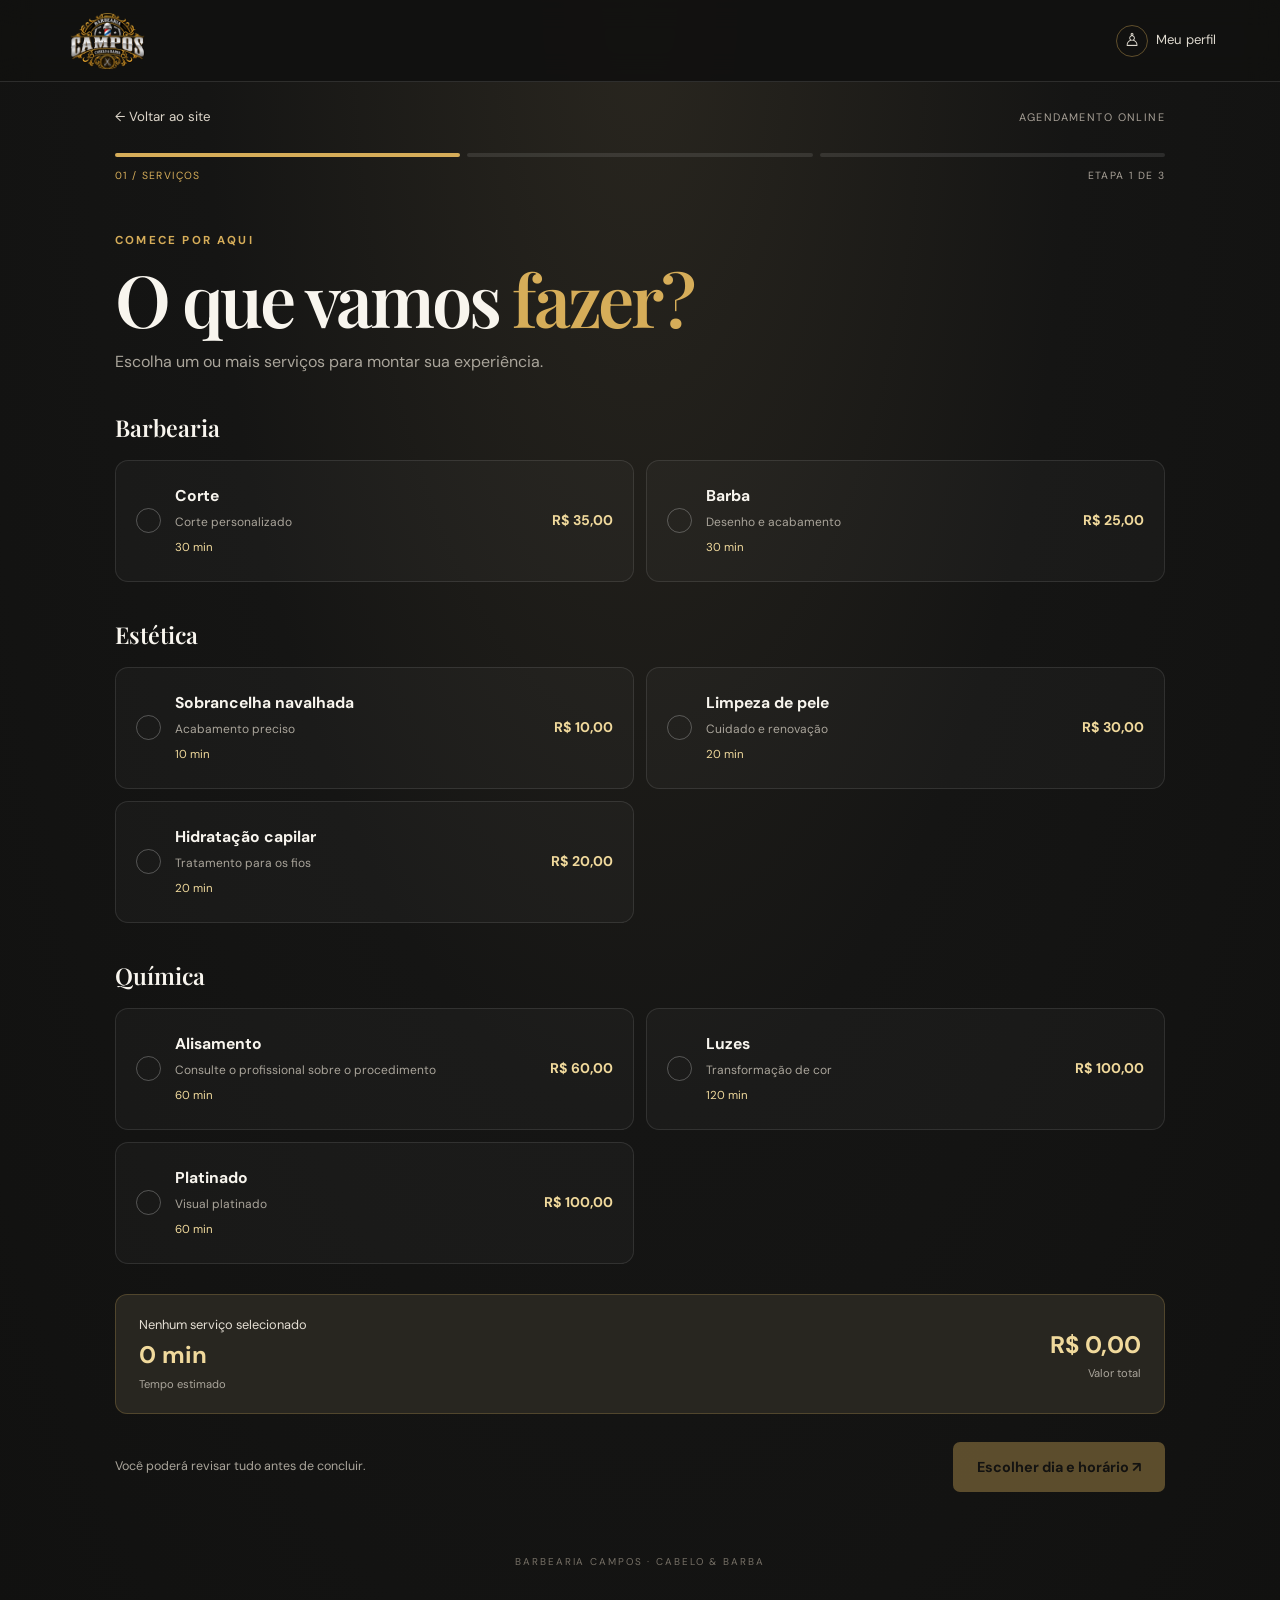
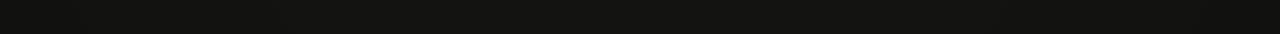
==== commit 7624b9a5: "Update agendamento.html" ====
--- a/agendamento.html
+++ b/agendamento.html
@@ -8,7 +8,13 @@
 </head>
 <body class="booking-body">
   <header class="site-header booking-header">
-    <a class="wordmark" href="inicio.html">CAMPOS<span>.</span><small>CABELO &amp; BARBA</small></a>
+    <a class="wordmark" href="inicio.html" aria-label="Barbearia Campos — página inicial">
+    <img
+        class="site-logo"
+        src="assets/logo-campos.png"
+        alt="Barbearia Campos — Cabelo e Barba"
+    >
+</a>
     <a class="profile-link" href="perfil.html"><span class="profile-icon">♙</span><span>Meu perfil</span></a>
   </header>
   <main class="booking-shell">
--- a/style.css
+++ b/style.css
@@ -6,7 +6,32 @@
 /* Capa clara */
 .cover-body{background:var(--cream);color:var(--ink);min-height:100vh}.cover{min-height:100svh;position:relative;overflow:hidden;display:flex;align-items:center;justify-content:center;padding:50px 22px 76px;background:radial-gradient(ellipse at 50% 40%,#fffdf8 0%,#f4efe6 58%,#e9dfcf 100%)}.cover:before{content:"";position:absolute;inset:22px;border:1px solid #b89b5b70;pointer-events:none}.cover:after{content:"";position:absolute;width:620px;height:620px;border:1px solid #b99b5b38;border-radius:50%;left:50%;top:46%;transform:translate(-50%,-50%);pointer-events:none}.cover-orbit{position:absolute;border:1px solid #b99b5b30;border-radius:50%;pointer-events:none}.orbit-one{width:760px;height:760px}.orbit-two{width:920px;height:920px}.cover-content{position:relative;z-index:1;width:min(100%,620px);text-align:center;display:flex;align-items:center;flex-direction:column}.cover-logo-wrap{width:min(100%,340px);aspect-ratio:1.5;display:flex;align-items:center;justify-content:center;overflow:hidden;border-radius:4px;margin-bottom:22px;box-shadow:0 18px 50px #211b1218;background:#080807}.cover-logo{width:100%;height:100%;object-fit:contain}.cover-content .eyebrow{color:#8a6928;margin-bottom:12px}.cover h1,.hero-section h1,.section-intro h2,.gallery-heading h2,.booking-banner h2,.contact-section h2,.profile-page h1,.step-heading h1,.booking-step>h1{font-family:'Playfair Display',Georgia,serif;font-weight:600;letter-spacing:-.045em;line-height:1.02}.cover h1{font-size:clamp(3rem,8vw,5.7rem);margin:0}.cover h1 span{color:#96702b}.cover-copy{margin:18px 0 27px;color:#6e675c}.cover-actions{display:flex;gap:12px;flex-wrap:wrap;justify-content:center}.cover-social{display:flex;gap:13px;align-items:center;margin-top:23px;font-size:.88rem;font-weight:600}.cover-social a{border-bottom:1px solid #a58a4d60;padding-bottom:3px}.cover-note{font-size:.75rem;letter-spacing:.14em;text-transform:uppercase;color:#8c8579;margin:25px 0 0}.cover-bottom{position:absolute;z-index:2;left:38px;right:38px;bottom:27px;display:flex;justify-content:space-between;align-items:center;color:#83765c;font-size:.65rem;letter-spacing:.15em}.cover-bottom span:first-child{font-family:Georgia,serif;font-size:1.2rem;color:#9a762f}
 /* Cabeçalho e site principal */
-.site-body{background:var(--black);color:#f8f5ee}.site-header{height:82px;display:flex;align-items:center;justify-content:space-between;gap:24px;padding:0 clamp(20px,5vw,76px);background:#111110f2;border-bottom:1px solid var(--line);position:sticky;top:0;z-index:20;backdrop-filter:blur(14px)}.wordmark{font-family:'Playfair Display',Georgia,serif;font-size:1.5rem;font-weight:700;letter-spacing:.09em;line-height:1;white-space:nowrap}.wordmark>span{color:var(--gold)}.wordmark small{display:block;margin-top:7px;font:600 .53rem 'DM Sans',sans-serif;letter-spacing:.25em;color:#aaa398}.main-nav,.header-actions{display:flex;align-items:center;gap:27px}.main-nav a{font-size:.83rem;color:#c7c2b8;transition:color .2s}.main-nav a:hover{color:var(--gold)}.header-actions{gap:16px}.profile-link{display:inline-flex;align-items:center;gap:8px;font-size:.82rem;color:#ded9cf}.profile-icon{display:grid;place-items:center;width:32px;height:32px;border:1px solid #d6ad5966;border-radius:50%;font-size:1.15rem}.menu-toggle{display:none;border:1px solid var(--line);background:transparent;color:white;border-radius:8px;padding:8px 12px;font-size:1.2rem}.hero-section{position:relative;min-height:min(720px,82vh);display:flex;align-items:center;background:#171614 url('https://images.unsplash.com/photo-1621605815971-fbc98d665033?auto=format&fit=crop&w=2000&q=90') center 40%/cover no-repeat}.hero-shade{position:absolute;inset:0;background:linear-gradient(90deg,#0b0b0af2 0%,#0b0b0ad9 42%,#0b0b0a40 100%),linear-gradient(0deg,#111110 0%,transparent 24%)}.hero-inner{position:relative;width:min(100%,1250px);padding:100px clamp(24px,9vw,140px) 120px}.hero-section .eyebrow{margin-bottom:24px}.hero-section h1{font-size:clamp(3.7rem,9vw,7.6rem);margin:0;max-width:800px}.hero-section h1 span,.section-intro h2 span,.gallery-heading h2 span,.contact-section h2 span{color:var(--gold)}.hero-copy{color:#d1ccc2;font-size:1.05rem;max-width:450px;margin:25px 0 30px}.hero-actions{display:flex;align-items:center;gap:28px;flex-wrap:wrap}.hero-caption{position:absolute;bottom:30px;left:clamp(24px,5vw,76px);right:clamp(24px,5vw,76px);display:flex;justify-content:space-between;color:#bcb5a8;font-size:.65rem;letter-spacing:.18em}.section{padding:100px clamp(24px,8vw,120px)}.services-section{background:#111110}.section-intro{max-width:600px;margin-bottom:48px}.section-intro h2,.gallery-heading h2,.contact-section h2{font-size:clamp(2.7rem,5.5vw,4.5rem);margin:0 0 20px}.section-intro>p:last-child,.gallery-heading>p{color:#aaa59b}.service-grid{display:grid;grid-template-columns:repeat(4,minmax(0,1fr));gap:14px}.service-card{position:relative;min-height:270px;padding:28px 23px;background:linear-gradient(145deg,#22221f,#171716);border:1px solid #ffffff12;border-radius:13px;transition:transform .25s,border-color .25s}.service-card:hover{transform:translateY(-5px);border-color:#d6ad5977}.service-number{position:absolute;right:22px;top:20px;color:#8c8579;font-size:.7rem;letter-spacing:.1em}.service-icon{font-size:1.8rem;color:var(--gold);margin-bottom:23px}.service-card h3{font-family:'Playfair Display',Georgia,serif;font-size:1.45rem;margin:0 0 10px}.service-card p{color:#a9a49a;font-size:.84rem;min-height:54px;margin:0 0 24px}.service-meta{display:flex;flex-direction:column;gap:4px;border-top:1px solid var(--line);padding-top:15px;font-size:.75rem;color:#a7a197}.service-meta strong{font-size:.95rem;color:var(--gold-light)}.section-end{display:flex;justify-content:space-between;align-items:center;margin-top:30px;color:#aaa398;font-size:.7rem;letter-spacing:.1em}.gallery-section{background:#e9e1d4;color:#201e1a}.gallery-section .eyebrow{color:#8c692c}.gallery-heading{display:flex;align-items:end;justify-content:space-between;gap:35px;margin-bottom:35px}.gallery-heading h2{margin-bottom:0}.gallery-heading h2 span{color:#98712b}.gallery-heading>p{max-width:310px;color:#726b60}.gallery-grid{display:grid;grid-template-columns:1.1fr 1fr 1fr;gap:14px}.gallery-grid img{width:100%;height:390px;object-fit:cover;filter:saturate(.78);border-radius:8px}.image-disclaimer{font-size:.7rem;color:#7d7569;margin-top:12px}.booking-banner{padding:65px clamp(24px,8vw,120px);display:flex;justify-content:space-between;align-items:center;gap:28px;background:#24221e;border-top:1px solid #d6ad5935;border-bottom:1px solid #d6ad5935}.booking-banner h2{font-size:clamp(2.4rem,5vw,4rem);margin:0}.contact-section{display:grid;grid-template-columns:1fr 1fr;gap:60px;background:#111110}.contact-details{display:grid;grid-template-columns:1fr 1fr;gap:25px;align-content:center}.contact-details p{margin:0;color:#e4dfd5}.contact-details p span{display:block;font-size:.65rem;letter-spacing:.15em;color:var(--gold);margin-bottom:10px}.contact-details a:hover{color:var(--gold)}.site-footer{display:flex;justify-content:space-between;align-items:center;gap:20px;padding:25px clamp(24px,5vw,76px);border-top:1px solid var(--line);color:#a7a197;font-size:.75rem}.site-footer p{margin:0}.site-footer .wordmark{color:#f8f5ee;font-size:1.15rem}.site-footer .wordmark small{font-size:.42rem}
+.site-body{background:var(--black);color:#f8f5ee}.site-header{height:82px;display:flex;align-items:center;justify-content:space-between;gap:24px;padding:0 clamp(20px,5vw,76px);background:#111110f2;border-bottom:1px solid var(--line);position:sticky;top:0;z-index:20;backdrop-filter:blur(14px)}
+
+.wordmark{font-family:'Playfair Display',Georgia,serif;font-size:1.5rem;font-weight:700;letter-spacing:.09em;line-height:1;white-space:nowrap}.wordmark>span{color:var(--gold)}.wordmark small{display:block;margin-top:7px;font:600 .53rem 'DM Sans',sans-serif;letter-spacing:.25em;color:#aaa398}
+/* Logo da Barbearia Campos no cabeçalho */
+.site-header .wordmark {
+    display: flex;
+    align-items: center;
+    flex-shrink: 0;
+}
+
+.site-header .site-logo {
+    display: block;
+    width: 145px;
+    height: 58px;
+    object-fit: contain;
+    object-position: left center;
+}
+
+/* Ajuste da logo para celulares */
+@media (max-width: 650px) {
+    .site-header .site-logo {
+        width: 112px;
+        height: 48px;
+    }
+}
+.main-nav,.header-actions{display:flex;align-items:center;gap:27px}.main-nav a{font-size:.83rem;color:#c7c2b8;transition:color .2s}.main-nav a:hover{color:var(--gold)}.header-actions{gap:16px}.profile-link{display:inline-flex;align-items:center;gap:8px;font-size:.82rem;color:#ded9cf}.profile-icon{display:grid;place-items:center;width:32px;height:32px;border:1px solid #d6ad5966;border-radius:50%;font-size:1.15rem}.menu-toggle{display:none;border:1px solid var(--line);background:transparent;color:white;border-radius:8px;padding:8px 12px;font-size:1.2rem}.hero-section{position:relative;min-height:min(720px,82vh);display:flex;align-items:center;background:#171614 url('https://images.unsplash.com/photo-1621605815971-fbc98d665033?auto=format&fit=crop&w=2000&q=90') center 40%/cover no-repeat}.hero-shade{position:absolute;inset:0;background:linear-gradient(90deg,#0b0b0af2 0%,#0b0b0ad9 42%,#0b0b0a40 100%),linear-gradient(0deg,#111110 0%,transparent 24%)}.hero-inner{position:relative;width:min(100%,1250px);padding:100px clamp(24px,9vw,140px) 120px}.hero-section .eyebrow{margin-bottom:24px}.hero-section h1{font-size:clamp(3.7rem,9vw,7.6rem);margin:0;max-width:800px}.hero-section h1 span,.section-intro h2 span,.gallery-heading h2 span,.contact-section h2 span{color:var(--gold)}.hero-copy{color:#d1ccc2;font-size:1.05rem;max-width:450px;margin:25px 0 30px}.hero-actions{display:flex;align-items:center;gap:28px;flex-wrap:wrap}.hero-caption{position:absolute;bottom:30px;left:clamp(24px,5vw,76px);right:clamp(24px,5vw,76px);display:flex;justify-content:space-between;color:#bcb5a8;font-size:.65rem;letter-spacing:.18em}.section{padding:100px clamp(24px,8vw,120px)}.services-section{background:#111110}.section-intro{max-width:600px;margin-bottom:48px}.section-intro h2,.gallery-heading h2,.contact-section h2{font-size:clamp(2.7rem,5.5vw,4.5rem);margin:0 0 20px}.section-intro>p:last-child,.gallery-heading>p{color:#aaa59b}.service-grid{display:grid;grid-template-columns:repeat(4,minmax(0,1fr));gap:14px}.service-card{position:relative;min-height:270px;padding:28px 23px;background:linear-gradient(145deg,#22221f,#171716);border:1px solid #ffffff12;border-radius:13px;transition:transform .25s,border-color .25s}.service-card:hover{transform:translateY(-5px);border-color:#d6ad5977}.service-number{position:absolute;right:22px;top:20px;color:#8c8579;font-size:.7rem;letter-spacing:.1em}.service-icon{font-size:1.8rem;color:var(--gold);margin-bottom:23px}.service-card h3{font-family:'Playfair Display',Georgia,serif;font-size:1.45rem;margin:0 0 10px}.service-card p{color:#a9a49a;font-size:.84rem;min-height:54px;margin:0 0 24px}.service-meta{display:flex;flex-direction:column;gap:4px;border-top:1px solid var(--line);padding-top:15px;font-size:.75rem;color:#a7a197}.service-meta strong{font-size:.95rem;color:var(--gold-light)}.section-end{display:flex;justify-content:space-between;align-items:center;margin-top:30px;color:#aaa398;font-size:.7rem;letter-spacing:.1em}.gallery-section{background:#e9e1d4;color:#201e1a}.gallery-section .eyebrow{color:#8c692c}.gallery-heading{display:flex;align-items:end;justify-content:space-between;gap:35px;margin-bottom:35px}.gallery-heading h2{margin-bottom:0}.gallery-heading h2 span{color:#98712b}.gallery-heading>p{max-width:310px;color:#726b60}.gallery-grid{display:grid;grid-template-columns:1.1fr 1fr 1fr;gap:14px}.gallery-grid img{width:100%;height:390px;object-fit:cover;filter:saturate(.78);border-radius:8px}.image-disclaimer{font-size:.7rem;color:#7d7569;margin-top:12px}.booking-banner{padding:65px clamp(24px,8vw,120px);display:flex;justify-content:space-between;align-items:center;gap:28px;background:#24221e;border-top:1px solid #d6ad5935;border-bottom:1px solid #d6ad5935}.booking-banner h2{font-size:clamp(2.4rem,5vw,4rem);margin:0}.contact-section{display:grid;grid-template-columns:1fr 1fr;gap:60px;background:#111110}.contact-details{display:grid;grid-template-columns:1fr 1fr;gap:25px;align-content:center}.contact-details p{margin:0;color:#e4dfd5}.contact-details p span{display:block;font-size:.65rem;letter-spacing:.15em;color:var(--gold);margin-bottom:10px}.contact-details a:hover{color:var(--gold)}.site-footer{display:flex;justify-content:space-between;align-items:center;gap:20px;padding:25px clamp(24px,5vw,76px);border-top:1px solid var(--line);color:#a7a197;font-size:.75rem}.site-footer p{margin:0}.site-footer .wordmark{color:#f8f5ee;font-size:1.15rem}.site-footer .wordmark small{font-size:.42rem}
 /* Perfil */
 .profile-page{width:min(100% - 40px,700px);margin:70px auto 100px}.profile-page h1{font-size:clamp(3rem,7vw,5rem);margin:0}.profile-page h1 span{color:var(--gold)}.profile-intro{color:#aaa59b;max-width:540px;margin:15px 0 30px}.profile-form,.booking-customer-form{display:grid;gap:12px}.profile-form label,.booking-customer-form label{font-size:.82rem;color:#d4cec2;font-weight:600}.profile-form input,.booking-customer-form input:not([type=checkbox]){width:100%;min-height:48px;padding:12px 14px;color:#f8f5ee;background:#1d1d1b;border:1px solid #ffffff24;border-radius:8px}.profile-form .btn{margin-top:10px}.status-message{font-size:.85rem;color:#ffb3b3}.status-message.success{color:#8fe0b0}.profile-history{margin-top:50px;padding:24px;border:1px solid var(--line);border-radius:12px;background:#191918}.profile-history h2{font-family:'Playfair Display',Georgia,serif;margin-top:0}.profile-history p{color:#aaa59b;font-size:.9rem}
 /* Agendamento em etapas */
